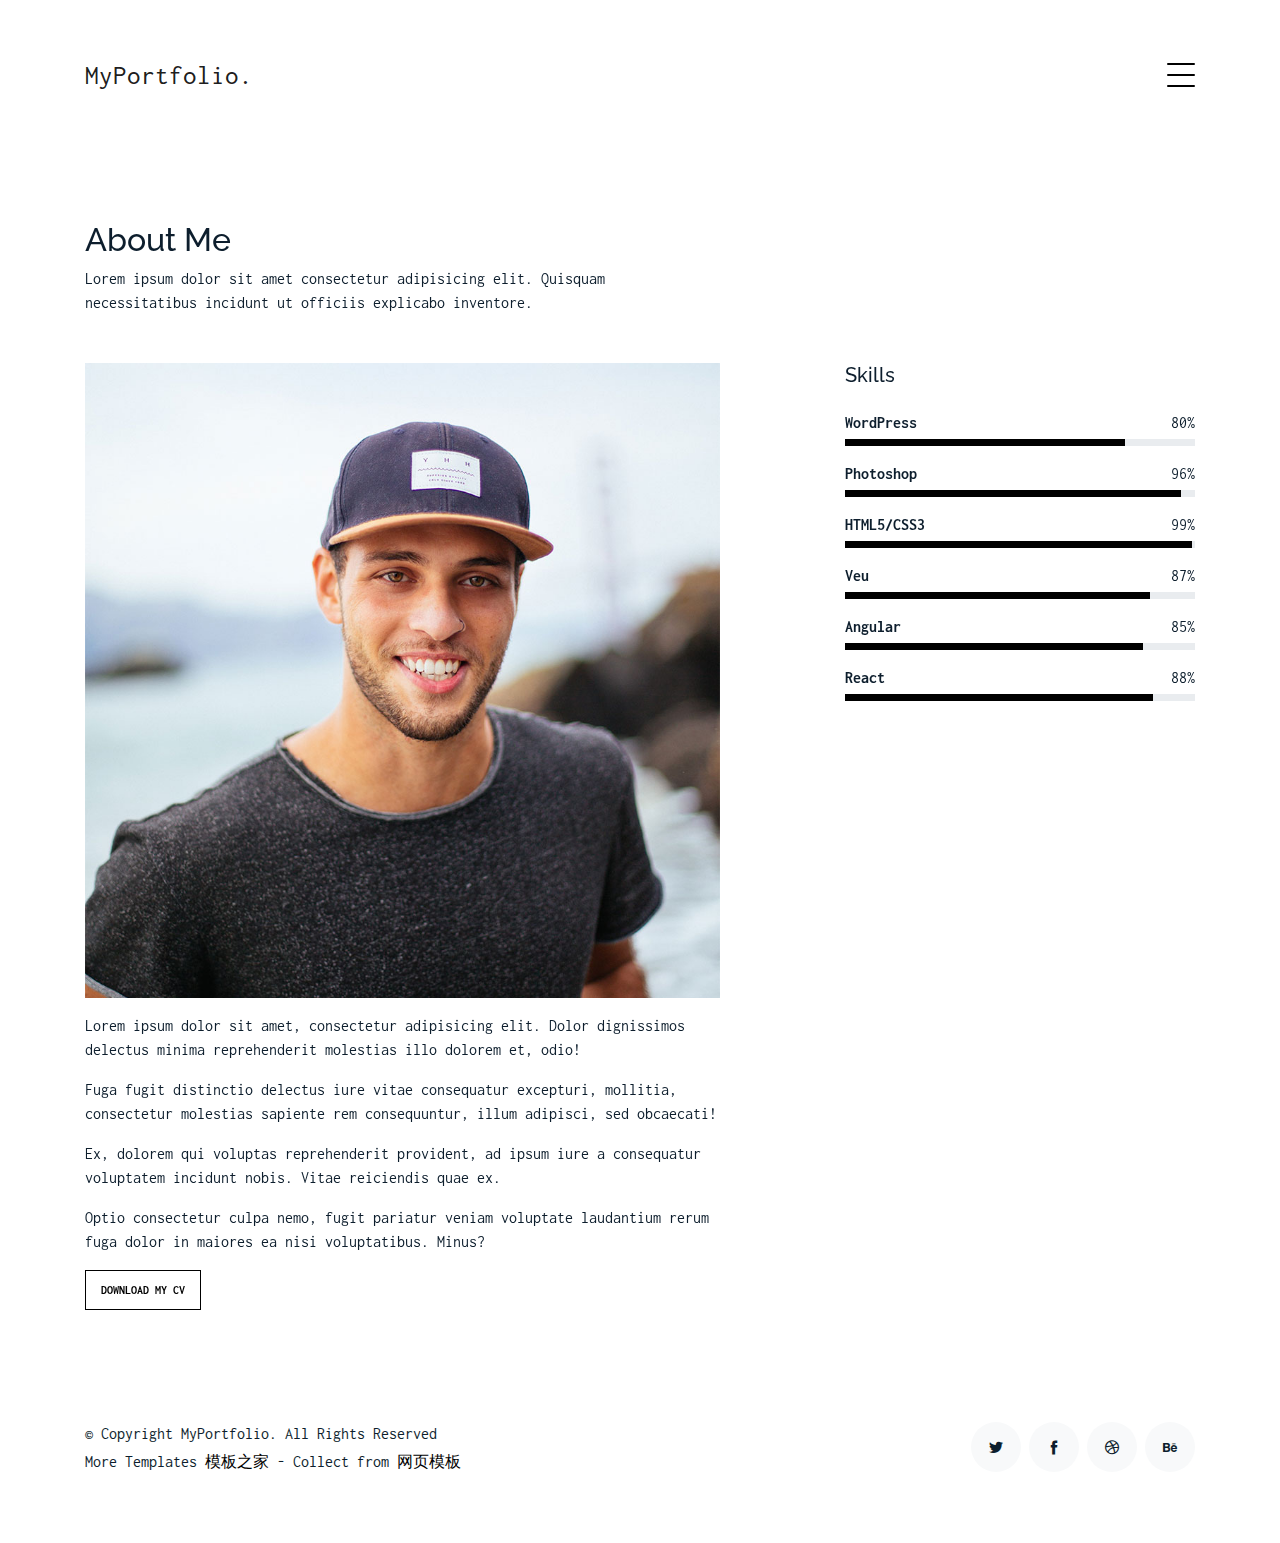
==== about.html @ 7e28ea36 "blog" ====
<!DOCTYPE html>
<html lang="en">

<head>
  <meta charset="utf-8">
  <title>About - MyPortfolio</title>
  <meta content="width=device-width, initial-scale=1.0" name="viewport">
  <meta content="" name="keywords">
  <meta content="" name="description">

  <!-- Favicons -->
  <link href="img/favicon.png" rel="icon">
  <link href="img/apple-touch-icon.png" rel="apple-touch-icon">

  <!-- Google Fonts -->
  <link href="https://fonts.googleapis.com/css?family=Inconsolata:400,700|Raleway:400,700&display=swap"
    rel="stylesheet">

  <!-- Bootstrap CSS File -->
  <link href="vendor/bootstrap/css/bootstrap.min.css" rel="stylesheet">

  <!-- Vendor CSS Files -->
  <link href="vendor/icofont/icofont.min.css" rel="stylesheet">
  <link href="vendor/line-awesome/css/line-awesome.min.css" rel="stylesheet">
  <link href="vendor/aos/aos.css" rel="stylesheet">
  <link href="vendor/owlcarousel/assets/owl.carousel.min.css" rel="stylesheet">

  <!-- Template Main CSS File -->
  <link href="css/style.css" rel="stylesheet">

  
</head>

<body>


  <div class="collapse navbar-collapse custom-navmenu" id="main-navbar">
    <div class="container py-2 py-md-5">
      <div class="row align-items-start">
        <div class="col-md-2">
          <ul class="custom-menu">
            <li><a href="index.html">Home</a></li>
            <li class="active"><a href="about.html">About Me</a></li>
            <li><a href="services.html">Services</a></li>
            <li><a href="works.html">Works</a></li>
            <li><a href="contact.html">Contact</a></li>
          </ul>
        </div>
        <div class="col-md-6 d-none d-md-block  mr-auto">
          <div class="tweet d-flex">
            <span class="icofont-twitter text-white mt-2 mr-3"></span>
            <div>
              <p><em>Lorem ipsum dolor sit amet consectetur adipisicing elit. Quisquam necessitatibus incidunt ut
                  officiis explicabo inventore. <br> <a href="#">t.co/v82jsk</a></em></p>
            </div>
          </div>
        </div>
        <div class="col-md-4 d-none d-md-block">
          <h3>Hire Me</h3>
          <p>Lorem ipsum dolor sit amet consectetur adipisicing elit. Quisquam necessitatibus incidunt ut officiis
            explicabo inventore. <br> <a href="#">myemail@gmail.com</a></p>
        </div>
      </div>

    </div>
  </div>

  <nav class="navbar navbar-light custom-navbar">
    <div class="container">
      <a class="navbar-brand" href="index.html">MyPortfolio.</a>

      <a href="#" class="burger" data-toggle="collapse" data-target="#main-navbar">
        <span></span>
      </a>

    </div>
  </nav>



  <main id="main">

    <div class="site-section pb-0 site-portfolio">
      <div class="container">
        <div class="row mb-5 align-items-end">
          <div class="col-md-6" data-aos="fade-up">

            <h2>About Me</h2>
            <p class="mb-0">Lorem ipsum dolor sit amet consectetur adipisicing elit. Quisquam necessitatibus incidunt ut
              officiis explicabo inventore.</p>
          </div>

        </div>


        <div class="row">
          <div class="col-md-4 ml-auto order-2" data-aos="fade-up">
            <h3 class="h3 mb-4">Skills</h3>
            <ul class="list-unstyled">
              <li class="mb-3">
                <div class="d-flex mb-1">
                  <strong>WordPress</strong>
                  <span class="ml-auto">80%</span>
                </div>
                <div class="progress custom-progress">
                  <div class="progress-bar" role="progressbar" style="width: 80%" aria-valuenow="80" aria-valuemin="0"
                    aria-valuemax="100"></div>
                </div>
              </li>
              <li class="mb-3">
                <div class="d-flex mb-1">
                  <strong>Photoshop</strong>
                  <span class="ml-auto">96%</span>
                </div>
                <div class="progress custom-progress">
                  <div class="progress-bar" role="progressbar" style="width: 96%" aria-valuenow="96" aria-valuemin="0"
                    aria-valuemax="100"></div>
                </div>
              </li>
              <li class="mb-3">
                <div class="d-flex mb-1">
                  <strong>HTML5/CSS3</strong>
                  <span class="ml-auto">99%</span>
                </div>
                <div class="progress custom-progress">
                  <div class="progress-bar" role="progressbar" style="width: 99%" aria-valuenow="99" aria-valuemin="0"
                    aria-valuemax="100"></div>
                </div>
              </li>
              <li class="mb-3">
                <div class="d-flex mb-1">
                  <strong>Veu</strong>
                  <span class="ml-auto">87%</span>
                </div>
                <div class="progress custom-progress">
                  <div class="progress-bar" role="progressbar" style="width: 87%" aria-valuenow="87" aria-valuemin="0"
                    aria-valuemax="100"></div>
                </div>
              </li>
              <li class="mb-3">
                <div class="d-flex mb-1">
                  <strong>Angular</strong>
                  <span class="ml-auto">85%</span>
                </div>
                <div class="progress custom-progress">
                  <div class="progress-bar" role="progressbar" style="width: 85%" aria-valuenow="85" aria-valuemin="0"
                    aria-valuemax="100"></div>
                </div>
              </li>
              <li class="mb-3">
                <div class="d-flex mb-1">
                  <strong>React</strong>
                  <span class="ml-auto">88%</span>
                </div>
                <div class="progress custom-progress">
                  <div class="progress-bar" role="progressbar" style="width: 88%" aria-valuenow="88" aria-valuemin="0"
                    aria-valuemax="100"></div>
                </div>
              </li>
            </ul>
          </div>

          <div class="col-md-7 mb-5 mb-md-0" data-aos="fade-up">
            <p><img src="img/person_1_sq.jpg" alt="Image" class="img-fluid"></p>
            <p>Lorem ipsum dolor sit amet, consectetur adipisicing elit. Dolor dignissimos delectus minima reprehenderit
              molestias illo dolorem et, odio!</p>
            <p>Fuga fugit distinctio delectus iure vitae consequatur excepturi, mollitia, consectetur molestias sapiente
              rem consequuntur, illum adipisci, sed obcaecati!</p>
            <p>Ex, dolorem qui voluptas reprehenderit provident, ad ipsum iure a consequatur voluptatem incidunt nobis.
              Vitae reiciendis quae ex.</p>
            <p>Optio consectetur culpa nemo, fugit pariatur veniam voluptate laudantium rerum fuga dolor in maiores ea
              nisi voluptatibus. Minus?</p>
            <p><a href="#" class="readmore">Download my CV</a></p>
          </div>

        </div>

      </div>
    </div>

  </main>
  <footer class="footer mt-5 pt-5" role="contentinfo">
    <div class="container">
      <div class="row">
        <div class="col-sm-6">
          <p class="mb-1">&copy; Copyright MyPortfolio. All Rights Reserved</p>
          <div class="credits">
            More Templates <a href="http://www.cssmoban.com/" target="_blank" title="模板之家">模板之家</a> - Collect from <a href="http://www.cssmoban.com/" title="网页模板" target="_blank">网页模板</a>
          </div>
        </div>
        <div class="col-sm-6 social text-md-right">
          <a href="#"><span class="icofont-twitter"></span></a>
          <a href="#"><span class="icofont-facebook"></span></a>
          <a href="#"><span class="icofont-dribbble"></span></a>
          <a href="#"><span class="icofont-behance"></span></a>
        </div>
      </div>
    </div>
  </footer>

  <!-- Vendor JS Files -->
  <script src="vendor/jquery/jquery.min.js"></script>
  <script src="vendor/jquery/jquery-migrate.min.js"></script>
  <script src="vendor/bootstrap/js/bootstrap.min.js"></script>
  <script src="vendor/easing/easing.min.js"></script>
  
  <script src="vendor/isotope/isotope.pkgd.min.js"></script>
  <script src="vendor/aos/aos.js"></script>
  <script src="vendor/owlcarousel/owl.carousel.min.js"></script>

  <!-- Template Main JS File -->
  <script src="js/main.js"></script>

</body>

</html>
---- vendor/line-awesome/css/line-awesome.min.css ----
.la,.lab,.lad,.lal,.lar,.las{-moz-osx-font-smoothing:grayscale;-webkit-font-smoothing:antialiased;display:inline-block;font-style:normal;font-variant:normal;text-rendering:auto;line-height:1}.la-lg{font-size:1.33333em;line-height:.75em;vertical-align:-.0667em}.la-xs{font-size:.75em}.la-sm{font-size:.875em}.la-1x{font-size:1em}.la-2x{font-size:2em}.la-3x{font-size:3em}.la-4x{font-size:4em}.la-5x{font-size:5em}.la-6x{font-size:6em}.la-7x{font-size:7em}.la-8x{font-size:8em}.la-9x{font-size:9em}.la-10x{font-size:10em}.la-fw{text-align:center;width:1.25em}.la-ul{list-style-type:none;margin-left:2.5em;padding-left:0}.la-ul>li{position:relative}.la-li{left:-2em;position:absolute;text-align:center;width:2em;line-height:inherit}.la-border{border:solid .08em #eee;border-radius:.1em;padding:.2em .25em .15em}.la-pull-left{float:left}.la-pull-right{float:right}.la.la-pull-left,.lab.la-pull-left,.lal.la-pull-left,.lar.la-pull-left,.las.la-pull-left{margin-right:.3em}.la.la-pull-right,.lab.la-pull-right,.lal.la-pull-right,.lar.la-pull-right,.las.la-pull-right{margin-left:.3em}.la-spin{-webkit-animation:la-spin 2s infinite linear;animation:la-spin 2s infinite linear}.la-pulse{-webkit-animation:la-spin 1s infinite steps(8);animation:la-spin 1s infinite steps(8)}@-webkit-keyframes la-spin{0%{-webkit-transform:rotate(0);transform:rotate(0)}100%{-webkit-transform:rotate(360deg);transform:rotate(360deg)}}@keyframes la-spin{0%{-webkit-transform:rotate(0);transform:rotate(0)}100%{-webkit-transform:rotate(360deg);transform:rotate(360deg)}}.la-rotate-90{-webkit-transform:rotate(90deg);transform:rotate(90deg)}.la-rotate-180{-webkit-transform:rotate(180deg);transform:rotate(180deg)}.la-rotate-270{-webkit-transform:rotate(270deg);transform:rotate(270deg)}.la-flip-horizontal{-webkit-transform:scale(-1,1);transform:scale(-1,1)}.la-flip-vertical{-webkit-transform:scale(1,-1);transform:scale(1,-1)}.la-flip-both,.la-flip-horizontal.la-flip-vertical{-webkit-transform:scale(-1,-1);transform:scale(-1,-1)}:root .la-flip-both,:root .la-flip-horizontal,:root .la-flip-vertical,:root .la-rotate-180,:root .la-rotate-270,:root .la-rotate-90{-webkit-filter:none;filter:none}.la-stack{display:inline-block;height:2em;line-height:2em;position:relative;vertical-align:middle;width:2.5em}.la-stack-1x,.la-stack-2x{left:0;position:absolute;text-align:center;width:100%}.la-stack-1x{line-height:inherit}.la-stack-2x{font-size:2em}.la-inverse{color:#fff}.la-500px:before{content:"\f26e"}.la-accessible-icon:before{content:"\f368"}.la-accusoft:before{content:"\f369"}.la-acquisitions-incorporated:before{content:"\f6af"}.la-ad:before{content:"\f641"}.la-address-book:before{content:"\f2b9"}.la-address-card:before{content:"\f2bb"}.la-adjust:before{content:"\f042"}.la-adn:before{content:"\f170"}.la-adobe:before{content:"\f778"}.la-adversal:before{content:"\f36a"}.la-affiliatetheme:before{content:"\f36b"}.la-air-freshener:before{content:"\f5d0"}.la-airbnb:before{content:"\f834"}.la-algolia:before{content:"\f36c"}.la-align-center:before{content:"\f037"}.la-align-justify:before{content:"\f039"}.la-align-left:before{content:"\f036"}.la-align-right:before{content:"\f038"}.la-alipay:before{content:"\f642"}.la-allergies:before{content:"\f461"}.la-amazon:before{content:"\f270"}.la-amazon-pay:before{content:"\f42c"}.la-ambulance:before{content:"\f0f9"}.la-american-sign-language-interpreting:before{content:"\f2a3"}.la-amilia:before{content:"\f36d"}.la-anchor:before{content:"\f13d"}.la-android:before{content:"\f17b"}.la-angellist:before{content:"\f209"}.la-angle-double-down:before{content:"\f103"}.la-angle-double-left:before{content:"\f100"}.la-angle-double-right:before{content:"\f101"}.la-angle-double-up:before{content:"\f102"}.la-angle-down:before{content:"\f107"}.la-angle-left:before{content:"\f104"}.la-angle-right:before{content:"\f105"}.la-angle-up:before{content:"\f106"}.la-angry:before{content:"\f556"}.la-angrycreative:before{content:"\f36e"}.la-angular:before{content:"\f420"}.la-ankh:before{content:"\f644"}.la-app-store:before{content:"\f36f"}.la-app-store-ios:before{content:"\f370"}.la-apper:before{content:"\f371"}.la-apple:before{content:"\f179"}.la-apple-alt:before{content:"\f5d1"}.la-apple-pay:before{content:"\f415"}.la-archive:before{content:"\f187"}.la-archway:before{content:"\f557"}.la-arrow-alt-circle-down:before{content:"\f358"}.la-arrow-alt-circle-left:before{content:"\f359"}.la-arrow-alt-circle-right:before{content:"\f35a"}.la-arrow-alt-circle-up:before{content:"\f35b"}.la-arrow-circle-down:before{content:"\f0ab"}.la-arrow-circle-left:before{content:"\f0a8"}.la-arrow-circle-right:before{content:"\f0a9"}.la-arrow-circle-up:before{content:"\f0aa"}.la-arrow-down:before{content:"\f063"}.la-arrow-left:before{content:"\f060"}.la-arrow-right:before{content:"\f061"}.la-arrow-up:before{content:"\f062"}.la-arrows-alt:before{content:"\f0b2"}.la-arrows-alt-h:before{content:"\f337"}.la-arrows-alt-v:before{content:"\f338"}.la-artstation:before{content:"\f77a"}.la-assistive-listening-systems:before{content:"\f2a2"}.la-asterisk:before{content:"\f069"}.la-asymmetrik:before{content:"\f372"}.la-at:before{content:"\f1fa"}.la-atlas:before{content:"\f558"}.la-atlassian:before{content:"\f77b"}.la-atom:before{content:"\f5d2"}.la-audible:before{content:"\f373"}.la-audio-description:before{content:"\f29e"}.la-autoprefixer:before{content:"\f41c"}.la-avianex:before{content:"\f374"}.la-aviato:before{content:"\f421"}.la-award:before{content:"\f559"}.la-aws:before{content:"\f375"}.la-baby:before{content:"\f77c"}.la-baby-carriage:before{content:"\f77d"}.la-backspace:before{content:"\f55a"}.la-backward:before{content:"\f04a"}.la-bacon:before{content:"\f7e5"}.la-balance-scale:before{content:"\f24e"}.la-balance-scale-left:before{content:"\f515"}.la-balance-scale-right:before{content:"\f516"}.la-ban:before{content:"\f05e"}.la-band-aid:before{content:"\f462"}.la-bandcamp:before{content:"\f2d5"}.la-barcode:before{content:"\f02a"}.la-bars:before{content:"\f0c9"}.la-baseball-ball:before{content:"\f433"}.la-basketball-ball:before{content:"\f434"}.la-bath:before{content:"\f2cd"}.la-battery-empty:before{content:"\f244"}.la-battery-full:before{content:"\f240"}.la-battery-half:before{content:"\f242"}.la-battery-quarter:before{content:"\f243"}.la-battery-three-quarters:before{content:"\f241"}.la-battle-net:before{content:"\f835"}.la-bed:before{content:"\f236"}.la-beer:before{content:"\f0fc"}.la-behance:before{content:"\f1b4"}.la-behance-square:before{content:"\f1b5"}.la-bell:before{content:"\f0f3"}.la-bell-slash:before{content:"\f1f6"}.la-bezier-curve:before{content:"\f55b"}.la-bible:before{content:"\f647"}.la-bicycle:before{content:"\f206"}.la-biking:before{content:"\f84a"}.la-bimobject:before{content:"\f378"}.la-binoculars:before{content:"\f1e5"}.la-biohazard:before{content:"\f780"}.la-birthday-cake:before{content:"\f1fd"}.la-bitbucket:before{content:"\f171"}.la-bitcoin:before{content:"\f379"}.la-bity:before{content:"\f37a"}.la-black-tie:before{content:"\f27e"}.la-blackberry:before{content:"\f37b"}.la-blender:before{content:"\f517"}.la-blender-phone:before{content:"\f6b6"}.la-blind:before{content:"\f29d"}.la-blog:before{content:"\f781"}.la-blogger:before{content:"\f37c"}.la-blogger-b:before{content:"\f37d"}.la-bluetooth:before{content:"\f293"}.la-bluetooth-b:before{content:"\f294"}.la-bold:before{content:"\f032"}.la-bolt:before{content:"\f0e7"}.la-bomb:before{content:"\f1e2"}.la-bone:before{content:"\f5d7"}.la-bong:before{content:"\f55c"}.la-book:before{content:"\f02d"}.la-book-dead:before{content:"\f6b7"}.la-book-medical:before{content:"\f7e6"}.la-book-open:before{content:"\f518"}.la-book-reader:before{content:"\f5da"}.la-bookmark:before{content:"\f02e"}.la-bootstrap:before{content:"\f836"}.la-border-all:before{content:"\f84c"}.la-border-none:before{content:"\f850"}.la-border-style:before{content:"\f853"}.la-bowling-ball:before{content:"\f436"}.la-box:before{content:"\f466"}.la-box-open:before{content:"\f49e"}.la-boxes:before{content:"\f468"}.la-braille:before{content:"\f2a1"}.la-brain:before{content:"\f5dc"}.la-bread-slice:before{content:"\f7ec"}.la-briefcase:before{content:"\f0b1"}.la-briefcase-medical:before{content:"\f469"}.la-broadcast-tower:before{content:"\f519"}.la-broom:before{content:"\f51a"}.la-brush:before{content:"\f55d"}.la-btc:before{content:"\f15a"}.la-buffer:before{content:"\f837"}.la-bug:before{content:"\f188"}.la-building:before{content:"\f1ad"}.la-bullhorn:before{content:"\f0a1"}.la-bullseye:before{content:"\f140"}.la-burn:before{content:"\f46a"}.la-buromobelexperte:before{content:"\f37f"}.la-bus:before{content:"\f207"}.la-bus-alt:before{content:"\f55e"}.la-business-time:before{content:"\f64a"}.la-buy-n-large:before{content:"\f8a6"}.la-buysellads:before{content:"\f20d"}.la-calculator:before{content:"\f1ec"}.la-calendar:before{content:"\f133"}.la-calendar-alt:before{content:"\f073"}.la-calendar-check:before{content:"\f274"}.la-calendar-day:before{content:"\f783"}.la-calendar-minus:before{content:"\f272"}.la-calendar-plus:before{content:"\f271"}.la-calendar-times:before{content:"\f273"}.la-calendar-week:before{content:"\f784"}.la-camera:before{content:"\f030"}.la-camera-retro:before{content:"\f083"}.la-campground:before{content:"\f6bb"}.la-canadian-maple-leaf:before{content:"\f785"}.la-candy-cane:before{content:"\f786"}.la-cannabis:before{content:"\f55f"}.la-capsules:before{content:"\f46b"}.la-car:before{content:"\f1b9"}.la-car-alt:before{content:"\f5de"}.la-car-battery:before{content:"\f5df"}.la-car-crash:before{content:"\f5e1"}.la-car-side:before{content:"\f5e4"}.la-caret-down:before{content:"\f0d7"}.la-caret-left:before{content:"\f0d9"}.la-caret-right:before{content:"\f0da"}.la-caret-square-down:before{content:"\f150"}.la-caret-square-left:before{content:"\f191"}.la-caret-square-right:before{content:"\f152"}.la-caret-square-up:before{content:"\f151"}.la-caret-up:before{content:"\f0d8"}.la-carrot:before{content:"\f787"}.la-cart-arrow-down:before{content:"\f218"}.la-cart-plus:before{content:"\f217"}.la-cash-register:before{content:"\f788"}.la-cat:before{content:"\f6be"}.la-cc-amazon-pay:before{content:"\f42d"}.la-cc-amex:before{content:"\f1f3"}.la-cc-apple-pay:before{content:"\f416"}.la-cc-diners-club:before{content:"\f24c"}.la-cc-discover:before{content:"\f1f2"}.la-cc-jcb:before{content:"\f24b"}.la-cc-mastercard:before{content:"\f1f1"}.la-cc-paypal:before{content:"\f1f4"}.la-cc-stripe:before{content:"\f1f5"}.la-cc-visa:before{content:"\f1f0"}.la-centercode:before{content:"\f380"}.la-centos:before{content:"\f789"}.la-certificate:before{content:"\f0a3"}.la-chair:before{content:"\f6c0"}.la-chalkboard:before{content:"\f51b"}.la-chalkboard-teacher:before{content:"\f51c"}.la-charging-station:before{content:"\f5e7"}.la-chart-area:before{content:"\f1fe"}.la-chart-bar:before{content:"\f080"}.la-chart-line:before{content:"\f201"}.la-chart-pie:before{content:"\f200"}.la-check:before{content:"\f00c"}.la-check-circle:before{content:"\f058"}.la-check-double:before{content:"\f560"}.la-check-square:before{content:"\f14a"}.la-cheese:before{content:"\f7ef"}.la-chess:before{content:"\f439"}.la-chess-bishop:before{content:"\f43a"}.la-chess-board:before{content:"\f43c"}.la-chess-king:before{content:"\f43f"}.la-chess-knight:before{content:"\f441"}.la-chess-pawn:before{content:"\f443"}.la-chess-queen:before{content:"\f445"}.la-chess-rook:before{content:"\f447"}.la-chevron-circle-down:before{content:"\f13a"}.la-chevron-circle-left:before{content:"\f137"}.la-chevron-circle-right:before{content:"\f138"}.la-chevron-circle-up:before{content:"\f139"}.la-chevron-down:before{content:"\f078"}.la-chevron-left:before{content:"\f053"}.la-chevron-right:before{content:"\f054"}.la-chevron-up:before{content:"\f077"}.la-child:before{content:"\f1ae"}.la-chrome:before{content:"\f268"}.la-chromecast:before{content:"\f838"}.la-church:before{content:"\f51d"}.la-circle:before{content:"\f111"}.la-circle-notch:before{content:"\f1ce"}.la-city:before{content:"\f64f"}.la-clinic-medical:before{content:"\f7f2"}.la-clipboard:before{content:"\f328"}.la-clipboard-check:before{content:"\f46c"}.la-clipboard-list:before{content:"\f46d"}.la-clock:before{content:"\f017"}.la-clone:before{content:"\f24d"}.la-closed-captioning:before{content:"\f20a"}.la-cloud:before{content:"\f0c2"}.la-cloud-download-alt:before{content:"\f381"}.la-cloud-meatball:before{content:"\f73b"}.la-cloud-moon:before{content:"\f6c3"}.la-cloud-moon-rain:before{content:"\f73c"}.la-cloud-rain:before{content:"\f73d"}.la-cloud-showers-heavy:before{content:"\f740"}.la-cloud-sun:before{content:"\f6c4"}.la-cloud-sun-rain:before{content:"\f743"}.la-cloud-upload-alt:before{content:"\f382"}.la-cloudscale:before{content:"\f383"}.la-cloudsmith:before{content:"\f384"}.la-cloudversify:before{content:"\f385"}.la-cocktail:before{content:"\f561"}.la-code:before{content:"\f121"}.la-code-branch:before{content:"\f126"}.la-codepen:before{content:"\f1cb"}.la-codiepie:before{content:"\f284"}.la-coffee:before{content:"\f0f4"}.la-cog:before{content:"\f013"}.la-cogs:before{content:"\f085"}.la-coins:before{content:"\f51e"}.la-columns:before{content:"\f0db"}.la-comment:before{content:"\f075"}.la-comment-alt:before{content:"\f27a"}.la-comment-dollar:before{content:"\f651"}.la-comment-dots:before{content:"\f4ad"}.la-comment-medical:before{content:"\f7f5"}.la-comment-slash:before{content:"\f4b3"}.la-comments:before{content:"\f086"}.la-comments-dollar:before{content:"\f653"}.la-compact-disc:before{content:"\f51f"}.la-compass:before{content:"\f14e"}.la-compress:before{content:"\f066"}.la-compress-arrows-alt:before{content:"\f78c"}.la-concierge-bell:before{content:"\f562"}.la-confluence:before{content:"\f78d"}.la-connectdevelop:before{content:"\f20e"}.la-contao:before{content:"\f26d"}.la-cookie:before{content:"\f563"}.la-cookie-bite:before{content:"\f564"}.la-copy:before{content:"\f0c5"}.la-copyright:before{content:"\f1f9"}.la-cotton-bureau:before{content:"\f89e"}.la-couch:before{content:"\f4b8"}.la-cpanel:before{content:"\f388"}.la-creative-commons:before{content:"\f25e"}.la-creative-commons-by:before{content:"\f4e7"}.la-creative-commons-nc:before{content:"\f4e8"}.la-creative-commons-nc-eu:before{content:"\f4e9"}.la-creative-commons-nc-jp:before{content:"\f4ea"}.la-creative-commons-nd:before{content:"\f4eb"}.la-creative-commons-pd:before{content:"\f4ec"}.la-creative-commons-pd-alt:before{content:"\f4ed"}.la-creative-commons-remix:before{content:"\f4ee"}.la-creative-commons-sa:before{content:"\f4ef"}.la-creative-commons-sampling:before{content:"\f4f0"}.la-creative-commons-sampling-plus:before{content:"\f4f1"}.la-creative-commons-share:before{content:"\f4f2"}.la-creative-commons-zero:before{content:"\f4f3"}.la-credit-card:before{content:"\f09d"}.la-critical-role:before{content:"\f6c9"}.la-crop:before{content:"\f125"}.la-crop-alt:before{content:"\f565"}.la-cross:before{content:"\f654"}.la-crosshairs:before{content:"\f05b"}.la-crow:before{content:"\f520"}.la-crown:before{content:"\f521"}.la-crutch:before{content:"\f7f7"}.la-css3:before{content:"\f13c"}.la-css3-alt:before{content:"\f38b"}.la-cube:before{content:"\f1b2"}.la-cubes:before{content:"\f1b3"}.la-cut:before{content:"\f0c4"}.la-cuttlefish:before{content:"\f38c"}.la-d-and-d:before{content:"\f38d"}.la-d-and-d-beyond:before{content:"\f6ca"}.la-dashcube:before{content:"\f210"}.la-database:before{content:"\f1c0"}.la-deaf:before{content:"\f2a4"}.la-delicious:before{content:"\f1a5"}.la-democrat:before{content:"\f747"}.la-deploydog:before{content:"\f38e"}.la-deskpro:before{content:"\f38f"}.la-desktop:before{content:"\f108"}.la-dev:before{content:"\f6cc"}.la-deviantart:before{content:"\f1bd"}.la-dharmachakra:before{content:"\f655"}.la-dhl:before{content:"\f790"}.la-diagnoses:before{content:"\f470"}.la-diaspora:before{content:"\f791"}.la-dice:before{content:"\f522"}.la-dice-d20:before{content:"\f6cf"}.la-dice-d6:before{content:"\f6d1"}.la-dice-five:before{content:"\f523"}.la-dice-four:before{content:"\f524"}.la-dice-one:before{content:"\f525"}.la-dice-six:before{content:"\f526"}.la-dice-three:before{content:"\f527"}.la-dice-two:before{content:"\f528"}.la-digg:before{content:"\f1a6"}.la-digital-ocean:before{content:"\f391"}.la-digital-tachograph:before{content:"\f566"}.la-directions:before{content:"\f5eb"}.la-discord:before{content:"\f392"}.la-discourse:before{content:"\f393"}.la-divide:before{content:"\f529"}.la-dizzy:before{content:"\f567"}.la-dna:before{content:"\f471"}.la-dochub:before{content:"\f394"}.la-docker:before{content:"\f395"}.la-dog:before{content:"\f6d3"}.la-dollar-sign:before{content:"\f155"}.la-dolly:before{content:"\f472"}.la-dolly-flatbed:before{content:"\f474"}.la-donate:before{content:"\f4b9"}.la-door-closed:before{content:"\f52a"}.la-door-open:before{content:"\f52b"}.la-dot-circle:before{content:"\f192"}.la-dove:before{content:"\f4ba"}.la-download:before{content:"\f019"}.la-draft2digital:before{content:"\f396"}.la-drafting-compass:before{content:"\f568"}.la-dragon:before{content:"\f6d5"}.la-draw-polygon:before{content:"\f5ee"}.la-dribbble:before{content:"\f17d"}.la-dribbble-square:before{content:"\f397"}.la-dropbox:before{content:"\f16b"}.la-drum:before{content:"\f569"}.la-drum-steelpan:before{content:"\f56a"}.la-drumstick-bite:before{content:"\f6d7"}.la-drupal:before{content:"\f1a9"}.la-dumbbell:before{content:"\f44b"}.la-dumpster:before{content:"\f793"}.la-dumpster-fire:before{content:"\f794"}.la-dungeon:before{content:"\f6d9"}.la-dyalog:before{content:"\f399"}.la-earlybirds:before{content:"\f39a"}.la-ebay:before{content:"\f4f4"}.la-edge:before{content:"\f282"}.la-edit:before{content:"\f044"}.la-egg:before{content:"\f7fb"}.la-eject:before{content:"\f052"}.la-elementor:before{content:"\f430"}.la-ellipsis-h:before{content:"\f141"}.la-ellipsis-v:before{content:"\f142"}.la-ello:before{content:"\f5f1"}.la-ember:before{content:"\f423"}.la-empire:before{content:"\f1d1"}.la-envelope:before{content:"\f0e0"}.la-envelope-open:before{content:"\f2b6"}.la-envelope-open-text:before{content:"\f658"}.la-envelope-square:before{content:"\f199"}.la-envira:before{content:"\f299"}.la-equals:before{content:"\f52c"}.la-eraser:before{content:"\f12d"}.la-erlang:before{content:"\f39d"}.la-ethereum:before{content:"\f42e"}.la-ethernet:before{content:"\f796"}.la-etsy:before{content:"\f2d7"}.la-euro-sign:before{content:"\f153"}.la-evernote:before{content:"\f839"}.la-exchange-alt:before{content:"\f362"}.la-exclamation:before{content:"\f12a"}.la-exclamation-circle:before{content:"\f06a"}.la-exclamation-triangle:before{content:"\f071"}.la-expand:before{content:"\f065"}.la-expand-arrows-alt:before{content:"\f31e"}.la-expeditedssl:before{content:"\f23e"}.la-external-link-alt:before{content:"\f35d"}.la-external-link-square-alt:before{content:"\f360"}.la-eye:before{content:"\f06e"}.la-eye-dropper:before{content:"\f1fb"}.la-eye-slash:before{content:"\f070"}.la-facebook:before{content:"\f09a"}.la-facebook-f:before{content:"\f39e"}.la-facebook-messenger:before{content:"\f39f"}.la-facebook-square:before{content:"\f082"}.la-fan:before{content:"\f863"}.la-fantasy-flight-games:before{content:"\f6dc"}.la-fast-backward:before{content:"\f049"}.la-fast-forward:before{content:"\f050"}.la-fax:before{content:"\f1ac"}.la-feather:before{content:"\f52d"}.la-feather-alt:before{content:"\f56b"}.la-fedex:before{content:"\f797"}.la-fedora:before{content:"\f798"}.la-female:before{content:"\f182"}.la-fighter-jet:before{content:"\f0fb"}.la-figma:before{content:"\f799"}.la-file:before{content:"\f15b"}.la-file-alt:before{content:"\f15c"}.la-file-archive:before{content:"\f1c6"}.la-file-audio:before{content:"\f1c7"}.la-file-code:before{content:"\f1c9"}.la-file-contract:before{content:"\f56c"}.la-file-csv:before{content:"\f6dd"}.la-file-download:before{content:"\f56d"}.la-file-excel:before{content:"\f1c3"}.la-file-export:before{content:"\f56e"}.la-file-image:before{content:"\f1c5"}.la-file-import:before{content:"\f56f"}.la-file-invoice:before{content:"\f570"}.la-file-invoice-dollar:before{content:"\f571"}.la-file-medical:before{content:"\f477"}.la-file-medical-alt:before{content:"\f478"}.la-file-pdf:before{content:"\f1c1"}.la-file-powerpoint:before{content:"\f1c4"}.la-file-prescription:before{content:"\f572"}.la-file-signature:before{content:"\f573"}.la-file-upload:before{content:"\f574"}.la-file-video:before{content:"\f1c8"}.la-file-word:before{content:"\f1c2"}.la-fill:before{content:"\f575"}.la-fill-drip:before{content:"\f576"}.la-film:before{content:"\f008"}.la-filter:before{content:"\f0b0"}.la-fingerprint:before{content:"\f577"}.la-fire:before{content:"\f06d"}.la-fire-alt:before{content:"\f7e4"}.la-fire-extinguisher:before{content:"\f134"}.la-firefox:before{content:"\f269"}.la-first-aid:before{content:"\f479"}.la-first-order:before{content:"\f2b0"}.la-first-order-alt:before{content:"\f50a"}.la-firstdraft:before{content:"\f3a1"}.la-fish:before{content:"\f578"}.la-fist-raised:before{content:"\f6de"}.la-flag:before{content:"\f024"}.la-flag-checkered:before{content:"\f11e"}.la-flag-usa:before{content:"\f74d"}.la-flask:before{content:"\f0c3"}.la-flickr:before{content:"\f16e"}.la-flipboard:before{content:"\f44d"}.la-flushed:before{content:"\f579"}.la-fly:before{content:"\f417"}.la-folder:before{content:"\f07b"}.la-folder-minus:before{content:"\f65d"}.la-folder-open:before{content:"\f07c"}.la-folder-plus:before{content:"\f65e"}.la-font:before{content:"\f031"}.la-font-awesome:before{content:"\f2b4"}.la-font-awesome-alt:before{content:"\f35c"}.la-font-awesome-flag:before{content:"\f425"}.la-font-awesome-logo-full:before{content:"\f4e6"}.la-fonticons:before{content:"\f280"}.la-fonticons-fi:before{content:"\f3a2"}.la-football-ball:before{content:"\f44e"}.la-fort-awesome:before{content:"\f286"}.la-fort-awesome-alt:before{content:"\f3a3"}.la-forumbee:before{content:"\f211"}.la-forward:before{content:"\f04e"}.la-foursquare:before{content:"\f180"}.la-free-code-camp:before{content:"\f2c5"}.la-freebsd:before{content:"\f3a4"}.la-frog:before{content:"\f52e"}.la-frown:before{content:"\f119"}.la-frown-open:before{content:"\f57a"}.la-fulcrum:before{content:"\f50b"}.la-funnel-dollar:before{content:"\f662"}.la-futbol:before{content:"\f1e3"}.la-galactic-republic:before{content:"\f50c"}.la-galactic-senate:before{content:"\f50d"}.la-gamepad:before{content:"\f11b"}.la-gas-pump:before{content:"\f52f"}.la-gavel:before{content:"\f0e3"}.la-gem:before{content:"\f3a5"}.la-genderless:before{content:"\f22d"}.la-get-pocket:before{content:"\f265"}.la-gg:before{content:"\f260"}.la-gg-circle:before{content:"\f261"}.la-ghost:before{content:"\f6e2"}.la-gift:before{content:"\f06b"}.la-gifts:before{content:"\f79c"}.la-git:before{content:"\f1d3"}.la-git-alt:before{content:"\f841"}.la-git-square:before{content:"\f1d2"}.la-github:before{content:"\f09b"}.la-github-alt:before{content:"\f113"}.la-github-square:before{content:"\f092"}.la-gitkraken:before{content:"\f3a6"}.la-gitlab:before{content:"\f296"}.la-gitter:before{content:"\f426"}.la-glass-cheers:before{content:"\f79f"}.la-glass-martini:before{content:"\f000"}.la-glass-martini-alt:before{content:"\f57b"}.la-glass-whiskey:before{content:"\f7a0"}.la-glasses:before{content:"\f530"}.la-glide:before{content:"\f2a5"}.la-glide-g:before{content:"\f2a6"}.la-globe:before{content:"\f0ac"}.la-globe-africa:before{content:"\f57c"}.la-globe-americas:before{content:"\f57d"}.la-globe-asia:before{content:"\f57e"}.la-globe-europe:before{content:"\f7a2"}.la-gofore:before{content:"\f3a7"}.la-golf-ball:before{content:"\f450"}.la-goodreads:before{content:"\f3a8"}.la-goodreads-g:before{content:"\f3a9"}.la-google:before{content:"\f1a0"}.la-google-drive:before{content:"\f3aa"}.la-google-play:before{content:"\f3ab"}.la-google-plus:before{content:"\f2b3"}.la-google-plus-g:before{content:"\f0d5"}.la-google-plus-square:before{content:"\f0d4"}.la-google-wallet:before{content:"\f1ee"}.la-gopuram:before{content:"\f664"}.la-graduation-cap:before{content:"\f19d"}.la-gratipay:before{content:"\f184"}.la-grav:before{content:"\f2d6"}.la-greater-than:before{content:"\f531"}.la-greater-than-equal:before{content:"\f532"}.la-grimace:before{content:"\f57f"}.la-grin:before{content:"\f580"}.la-grin-alt:before{content:"\f581"}.la-grin-beam:before{content:"\f582"}.la-grin-beam-sweat:before{content:"\f583"}.la-grin-hearts:before{content:"\f584"}.la-grin-squint:before{content:"\f585"}.la-grin-squint-tears:before{content:"\f586"}.la-grin-stars:before{content:"\f587"}.la-grin-tears:before{content:"\f588"}.la-grin-tongue:before{content:"\f589"}.la-grin-tongue-squint:before{content:"\f58a"}.la-grin-tongue-wink:before{content:"\f58b"}.la-grin-wink:before{content:"\f58c"}.la-grip-horizontal:before{content:"\f58d"}.la-grip-lines:before{content:"\f7a4"}.la-grip-lines-vertical:before{content:"\f7a5"}.la-grip-vertical:before{content:"\f58e"}.la-gripfire:before{content:"\f3ac"}.la-grunt:before{content:"\f3ad"}.la-guitar:before{content:"\f7a6"}.la-gulp:before{content:"\f3ae"}.la-h-square:before{content:"\f0fd"}.la-hacker-news:before{content:"\f1d4"}.la-hacker-news-square:before{content:"\f3af"}.la-hackerrank:before{content:"\f5f7"}.la-hamburger:before{content:"\f805"}.la-hammer:before{content:"\f6e3"}.la-hamsa:before{content:"\f665"}.la-hand-holding:before{content:"\f4bd"}.la-hand-holding-heart:before{content:"\f4be"}.la-hand-holding-usd:before{content:"\f4c0"}.la-hand-lizard:before{content:"\f258"}.la-hand-middle-finger:before{content:"\f806"}.la-hand-paper:before{content:"\f256"}.la-hand-peace:before{content:"\f25b"}.la-hand-point-down:before{content:"\f0a7"}.la-hand-point-left:before{content:"\f0a5"}.la-hand-point-right:before{content:"\f0a4"}.la-hand-point-up:before{content:"\f0a6"}.la-hand-pointer:before{content:"\f25a"}.la-hand-rock:before{content:"\f255"}.la-hand-scissors:before{content:"\f257"}.la-hand-spock:before{content:"\f259"}.la-hands:before{content:"\f4c2"}.la-hands-helping:before{content:"\f4c4"}.la-handshake:before{content:"\f2b5"}.la-hanukiah:before{content:"\f6e6"}.la-hard-hat:before{content:"\f807"}.la-hashtag:before{content:"\f292"}.la-hat-cowboy:before{content:"\f8c0"}.la-hat-cowboy-side:before{content:"\f8c1"}.la-hat-wizard:before{content:"\f6e8"}.la-haykal:before{content:"\f666"}.la-hdd:before{content:"\f0a0"}.la-heading:before{content:"\f1dc"}.la-headphones:before{content:"\f025"}.la-headphones-alt:before{content:"\f58f"}.la-headset:before{content:"\f590"}.la-heart:before{content:"\f004"}.la-heart-broken:before{content:"\f7a9"}.la-heartbeat:before{content:"\f21e"}.la-helicopter:before{content:"\f533"}.la-highlighter:before{content:"\f591"}.la-hiking:before{content:"\f6ec"}.la-hippo:before{content:"\f6ed"}.la-hips:before{content:"\f452"}.la-hire-a-helper:before{content:"\f3b0"}.la-history:before{content:"\f1da"}.la-hockey-puck:before{content:"\f453"}.la-holly-berry:before{content:"\f7aa"}.la-home:before{content:"\f015"}.la-hooli:before{content:"\f427"}.la-hornbill:before{content:"\f592"}.la-horse:before{content:"\f6f0"}.la-horse-head:before{content:"\f7ab"}.la-hospital:before{content:"\f0f8"}.la-hospital-alt:before{content:"\f47d"}.la-hospital-symbol:before{content:"\f47e"}.la-hot-tub:before{content:"\f593"}.la-hotdog:before{content:"\f80f"}.la-hotel:before{content:"\f594"}.la-hotjar:before{content:"\f3b1"}.la-hourglass:before{content:"\f254"}.la-hourglass-end:before{content:"\f253"}.la-hourglass-half:before{content:"\f252"}.la-hourglass-start:before{content:"\f251"}.la-house-damage:before{content:"\f6f1"}.la-houzz:before{content:"\f27c"}.la-hryvnia:before{content:"\f6f2"}.la-html5:before{content:"\f13b"}.la-hubspot:before{content:"\f3b2"}.la-i-cursor:before{content:"\f246"}.la-ice-cream:before{content:"\f810"}.la-icicles:before{content:"\f7ad"}.la-icons:before{content:"\f86d"}.la-id-badge:before{content:"\f2c1"}.la-id-card:before{content:"\f2c2"}.la-id-card-alt:before{content:"\f47f"}.la-igloo:before{content:"\f7ae"}.la-image:before{content:"\f03e"}.la-images:before{content:"\f302"}.la-imdb:before{content:"\f2d8"}.la-inbox:before{content:"\f01c"}.la-indent:before{content:"\f03c"}.la-industry:before{content:"\f275"}.la-infinity:before{content:"\f534"}.la-info:before{content:"\f129"}.la-info-circle:before{content:"\f05a"}.la-instagram:before{content:"\f16d"}.la-intercom:before{content:"\f7af"}.la-internet-explorer:before{content:"\f26b"}.la-invision:before{content:"\f7b0"}.la-ioxhost:before{content:"\f208"}.la-italic:before{content:"\f033"}.la-itch-io:before{content:"\f83a"}.la-itunes:before{content:"\f3b4"}.la-itunes-note:before{content:"\f3b5"}.la-java:before{content:"\f4e4"}.la-jedi:before{content:"\f669"}.la-jedi-order:before{content:"\f50e"}.la-jenkins:before{content:"\f3b6"}.la-jira:before{content:"\f7b1"}.la-joget:before{content:"\f3b7"}.la-joint:before{content:"\f595"}.la-joomla:before{content:"\f1aa"}.la-journal-whills:before{content:"\f66a"}.la-js:before{content:"\f3b8"}.la-js-square:before{content:"\f3b9"}.la-jsfiddle:before{content:"\f1cc"}.la-kaaba:before{content:"\f66b"}.la-kaggle:before{content:"\f5fa"}.la-key:before{content:"\f084"}.la-keybase:before{content:"\f4f5"}.la-keyboard:before{content:"\f11c"}.la-keycdn:before{content:"\f3ba"}.la-khanda:before{content:"\f66d"}.la-kickstarter:before{content:"\f3bb"}.la-kickstarter-k:before{content:"\f3bc"}.la-kiss:before{content:"\f596"}.la-kiss-beam:before{content:"\f597"}.la-kiss-wink-heart:before{content:"\f598"}.la-kiwi-bird:before{content:"\f535"}.la-korvue:before{content:"\f42f"}.la-landmark:before{content:"\f66f"}.la-language:before{content:"\f1ab"}.la-laptop:before{content:"\f109"}.la-laptop-code:before{content:"\f5fc"}.la-laptop-medical:before{content:"\f812"}.la-laravel:before{content:"\f3bd"}.la-lastfm:before{content:"\f202"}.la-lastfm-square:before{content:"\f203"}.la-laugh:before{content:"\f599"}.la-laugh-beam:before{content:"\f59a"}.la-laugh-squint:before{content:"\f59b"}.la-laugh-wink:before{content:"\f59c"}.la-layer-group:before{content:"\f5fd"}.la-leaf:before{content:"\f06c"}.la-leanpub:before{content:"\f212"}.la-lemon:before{content:"\f094"}.la-less:before{content:"\f41d"}.la-less-than:before{content:"\f536"}.la-less-than-equal:before{content:"\f537"}.la-level-down-alt:before{content:"\f3be"}.la-level-up-alt:before{content:"\f3bf"}.la-life-ring:before{content:"\f1cd"}.la-lightbulb:before{content:"\f0eb"}.la-line:before{content:"\f3c0"}.la-link:before{content:"\f0c1"}.la-linkedin:before{content:"\f08c"}.la-linkedin-in:before{content:"\f0e1"}.la-linode:before{content:"\f2b8"}.la-linux:before{content:"\f17c"}.la-lira-sign:before{content:"\f195"}.la-list:before{content:"\f03a"}.la-list-alt:before{content:"\f022"}.la-list-ol:before{content:"\f0cb"}.la-list-ul:before{content:"\f0ca"}.la-location-arrow:before{content:"\f124"}.la-lock:before{content:"\f023"}.la-lock-open:before{content:"\f3c1"}.la-long-arrow-alt-down:before{content:"\f309"}.la-long-arrow-alt-left:before{content:"\f30a"}.la-long-arrow-alt-right:before{content:"\f30b"}.la-long-arrow-alt-up:before{content:"\f30c"}.la-low-vision:before{content:"\f2a8"}.la-luggage-cart:before{content:"\f59d"}.la-lyft:before{content:"\f3c3"}.la-magento:before{content:"\f3c4"}.la-magic:before{content:"\f0d0"}.la-magnet:before{content:"\f076"}.la-mail-bulk:before{content:"\f674"}.la-mailchimp:before{content:"\f59e"}.la-male:before{content:"\f183"}.la-mandalorian:before{content:"\f50f"}.la-map:before{content:"\f279"}.la-map-marked:before{content:"\f59f"}.la-map-marked-alt:before{content:"\f5a0"}.la-map-marker:before{content:"\f041"}.la-map-marker-alt:before{content:"\f3c5"}.la-map-pin:before{content:"\f276"}.la-map-signs:before{content:"\f277"}.la-markdown:before{content:"\f60f"}.la-marker:before{content:"\f5a1"}.la-mars:before{content:"\f222"}.la-mars-double:before{content:"\f227"}.la-mars-stroke:before{content:"\f229"}.la-mars-stroke-h:before{content:"\f22b"}.la-mars-stroke-v:before{content:"\f22a"}.la-mask:before{content:"\f6fa"}.la-mastodon:before{content:"\f4f6"}.la-maxcdn:before{content:"\f136"}.la-mdb:before{content:"\f8ca"}.la-medal:before{content:"\f5a2"}.la-medapps:before{content:"\f3c6"}.la-medium:before{content:"\f23a"}.la-medium-m:before{content:"\f3c7"}.la-medkit:before{content:"\f0fa"}.la-medrt:before{content:"\f3c8"}.la-meetup:before{content:"\f2e0"}.la-megaport:before{content:"\f5a3"}.la-meh:before{content:"\f11a"}.la-meh-blank:before{content:"\f5a4"}.la-meh-rolling-eyes:before{content:"\f5a5"}.la-memory:before{content:"\f538"}.la-mendeley:before{content:"\f7b3"}.la-menorah:before{content:"\f676"}.la-mercury:before{content:"\f223"}.la-meteor:before{content:"\f753"}.la-microchip:before{content:"\f2db"}.la-microphone:before{content:"\f130"}.la-microphone-alt:before{content:"\f3c9"}.la-microphone-alt-slash:before{content:"\f539"}.la-microphone-slash:before{content:"\f131"}.la-microscope:before{content:"\f610"}.la-microsoft:before{content:"\f3ca"}.la-minus:before{content:"\f068"}.la-minus-circle:before{content:"\f056"}.la-minus-square:before{content:"\f146"}.la-mitten:before{content:"\f7b5"}.la-mix:before{content:"\f3cb"}.la-mixcloud:before{content:"\f289"}.la-mizuni:before{content:"\f3cc"}.la-mobile:before{content:"\f10b"}.la-mobile-alt:before{content:"\f3cd"}.la-modx:before{content:"\f285"}.la-monero:before{content:"\f3d0"}.la-money-bill:before{content:"\f0d6"}.la-money-bill-alt:before{content:"\f3d1"}.la-money-bill-wave:before{content:"\f53a"}.la-money-bill-wave-alt:before{content:"\f53b"}.la-money-check:before{content:"\f53c"}.la-money-check-alt:before{content:"\f53d"}.la-monument:before{content:"\f5a6"}.la-moon:before{content:"\f186"}.la-mortar-pestle:before{content:"\f5a7"}.la-mosque:before{content:"\f678"}.la-motorcycle:before{content:"\f21c"}.la-mountain:before{content:"\f6fc"}.la-mouse:before{content:"\f8cc"}.la-mouse-pointer:before{content:"\f245"}.la-mug-hot:before{content:"\f7b6"}.la-music:before{content:"\f001"}.la-napster:before{content:"\f3d2"}.la-neos:before{content:"\f612"}.la-network-wired:before{content:"\f6ff"}.la-neuter:before{content:"\f22c"}.la-newspaper:before{content:"\f1ea"}.la-nimblr:before{content:"\f5a8"}.la-node:before{content:"\f419"}.la-node-js:before{content:"\f3d3"}.la-not-equal:before{content:"\f53e"}.la-notes-medical:before{content:"\f481"}.la-npm:before{content:"\f3d4"}.la-ns8:before{content:"\f3d5"}.la-nutritionix:before{content:"\f3d6"}.la-object-group:before{content:"\f247"}.la-object-ungroup:before{content:"\f248"}.la-odnoklassniki:before{content:"\f263"}.la-odnoklassniki-square:before{content:"\f264"}.la-oil-can:before{content:"\f613"}.la-old-republic:before{content:"\f510"}.la-om:before{content:"\f679"}.la-opencart:before{content:"\f23d"}.la-openid:before{content:"\f19b"}.la-opera:before{content:"\f26a"}.la-optin-monster:before{content:"\f23c"}.la-orcid:before{content:"\f8d2"}.la-osi:before{content:"\f41a"}.la-otter:before{content:"\f700"}.la-outdent:before{content:"\f03b"}.la-page4:before{content:"\f3d7"}.la-pagelines:before{content:"\f18c"}.la-pager:before{content:"\f815"}.la-paint-brush:before{content:"\f1fc"}.la-paint-roller:before{content:"\f5aa"}.la-palette:before{content:"\f53f"}.la-palfed:before{content:"\f3d8"}.la-pallet:before{content:"\f482"}.la-paper-plane:before{content:"\f1d8"}.la-paperclip:before{content:"\f0c6"}.la-parachute-box:before{content:"\f4cd"}.la-paragraph:before{content:"\f1dd"}.la-parking:before{content:"\f540"}.la-passport:before{content:"\f5ab"}.la-pastafarianism:before{content:"\f67b"}.la-paste:before{content:"\f0ea"}.la-patreon:before{content:"\f3d9"}.la-pause:before{content:"\f04c"}.la-pause-circle:before{content:"\f28b"}.la-paw:before{content:"\f1b0"}.la-paypal:before{content:"\f1ed"}.la-peace:before{content:"\f67c"}.la-pen:before{content:"\f304"}.la-pen-alt:before{content:"\f305"}.la-pen-fancy:before{content:"\f5ac"}.la-pen-nib:before{content:"\f5ad"}.la-pen-square:before{content:"\f14b"}.la-pencil-alt:before{content:"\f303"}.la-pencil-ruler:before{content:"\f5ae"}.la-penny-arcade:before{content:"\f704"}.la-people-carry:before{content:"\f4ce"}.la-pepper-hot:before{content:"\f816"}.la-percent:before{content:"\f295"}.la-percentage:before{content:"\f541"}.la-periscope:before{content:"\f3da"}.la-person-booth:before{content:"\f756"}.la-phabricator:before{content:"\f3db"}.la-phoenix-framework:before{content:"\f3dc"}.la-phoenix-squadron:before{content:"\f511"}.la-phone:before{content:"\f095"}.la-phone-alt:before{content:"\f879"}.la-phone-slash:before{content:"\f3dd"}.la-phone-square:before{content:"\f098"}.la-phone-square-alt:before{content:"\f87b"}.la-phone-volume:before{content:"\f2a0"}.la-photo-video:before{content:"\f87c"}.la-php:before{content:"\f457"}.la-pied-piper:before{content:"\f2ae"}.la-pied-piper-alt:before{content:"\f1a8"}.la-pied-piper-hat:before{content:"\f4e5"}.la-pied-piper-pp:before{content:"\f1a7"}.la-piggy-bank:before{content:"\f4d3"}.la-pills:before{content:"\f484"}.la-pinterest:before{content:"\f0d2"}.la-pinterest-p:before{content:"\f231"}.la-pinterest-square:before{content:"\f0d3"}.la-pizza-slice:before{content:"\f818"}.la-place-of-worship:before{content:"\f67f"}.la-plane:before{content:"\f072"}.la-plane-arrival:before{content:"\f5af"}.la-plane-departure:before{content:"\f5b0"}.la-play:before{content:"\f04b"}.la-play-circle:before{content:"\f144"}.la-playstation:before{content:"\f3df"}.la-plug:before{content:"\f1e6"}.la-plus:before{content:"\f067"}.la-plus-circle:before{content:"\f055"}.la-plus-square:before{content:"\f0fe"}.la-podcast:before{content:"\f2ce"}.la-poll:before{content:"\f681"}.la-poll-h:before{content:"\f682"}.la-poo:before{content:"\f2fe"}.la-poo-storm:before{content:"\f75a"}.la-poop:before{content:"\f619"}.la-portrait:before{content:"\f3e0"}.la-pound-sign:before{content:"\f154"}.la-power-off:before{content:"\f011"}.la-pray:before{content:"\f683"}.la-praying-hands:before{content:"\f684"}.la-prescription:before{content:"\f5b1"}.la-prescription-bottle:before{content:"\f485"}.la-prescription-bottle-alt:before{content:"\f486"}.la-print:before{content:"\f02f"}.la-procedures:before{content:"\f487"}.la-product-hunt:before{content:"\f288"}.la-project-diagram:before{content:"\f542"}.la-pushed:before{content:"\f3e1"}.la-puzzle-piece:before{content:"\f12e"}.la-python:before{content:"\f3e2"}.la-qq:before{content:"\f1d6"}.la-qrcode:before{content:"\f029"}.la-question:before{content:"\f128"}.la-question-circle:before{content:"\f059"}.la-quidditch:before{content:"\f458"}.la-quinscape:before{content:"\f459"}.la-quora:before{content:"\f2c4"}.la-quote-left:before{content:"\f10d"}.la-quote-right:before{content:"\f10e"}.la-quran:before{content:"\f687"}.la-r-project:before{content:"\f4f7"}.la-radiation:before{content:"\f7b9"}.la-radiation-alt:before{content:"\f7ba"}.la-rainbow:before{content:"\f75b"}.la-random:before{content:"\f074"}.la-raspberry-pi:before{content:"\f7bb"}.la-ravelry:before{content:"\f2d9"}.la-react:before{content:"\f41b"}.la-reacteurope:before{content:"\f75d"}.la-readme:before{content:"\f4d5"}.la-rebel:before{content:"\f1d0"}.la-receipt:before{content:"\f543"}.la-record-vinyl:before{content:"\f8d9"}.la-recycle:before{content:"\f1b8"}.la-red-river:before{content:"\f3e3"}.la-reddit:before{content:"\f1a1"}.la-reddit-alien:before{content:"\f281"}.la-reddit-square:before{content:"\f1a2"}.la-redhat:before{content:"\f7bc"}.la-redo:before{content:"\f01e"}.la-redo-alt:before{content:"\f2f9"}.la-registered:before{content:"\f25d"}.la-remove-format:before{content:"\f87d"}.la-renren:before{content:"\f18b"}.la-reply:before{content:"\f3e5"}.la-reply-all:before{content:"\f122"}.la-replyd:before{content:"\f3e6"}.la-republican:before{content:"\f75e"}.la-researchgate:before{content:"\f4f8"}.la-resolving:before{content:"\f3e7"}.la-restroom:before{content:"\f7bd"}.la-retweet:before{content:"\f079"}.la-rev:before{content:"\f5b2"}.la-ribbon:before{content:"\f4d6"}.la-ring:before{content:"\f70b"}.la-road:before{content:"\f018"}.la-robot:before{content:"\f544"}.la-rocket:before{content:"\f135"}.la-rocketchat:before{content:"\f3e8"}.la-rockrms:before{content:"\f3e9"}.la-route:before{content:"\f4d7"}.la-rss:before{content:"\f09e"}.la-rss-square:before{content:"\f143"}.la-ruble-sign:before{content:"\f158"}.la-ruler:before{content:"\f545"}.la-ruler-combined:before{content:"\f546"}.la-ruler-horizontal:before{content:"\f547"}.la-ruler-vertical:before{content:"\f548"}.la-running:before{content:"\f70c"}.la-rupee-sign:before{content:"\f156"}.la-sad-cry:before{content:"\f5b3"}.la-sad-tear:before{content:"\f5b4"}.la-safari:before{content:"\f267"}.la-salesforce:before{content:"\f83b"}.la-sass:before{content:"\f41e"}.la-satellite:before{content:"\f7bf"}.la-satellite-dish:before{content:"\f7c0"}.la-save:before{content:"\f0c7"}.la-schlix:before{content:"\f3ea"}.la-school:before{content:"\f549"}.la-screwdriver:before{content:"\f54a"}.la-scribd:before{content:"\f28a"}.la-scroll:before{content:"\f70e"}.la-sd-card:before{content:"\f7c2"}.la-search:before{content:"\f002"}.la-search-dollar:before{content:"\f688"}.la-search-location:before{content:"\f689"}.la-search-minus:before{content:"\f010"}.la-search-plus:before{content:"\f00e"}.la-searchengin:before{content:"\f3eb"}.la-seedling:before{content:"\f4d8"}.la-sellcast:before{content:"\f2da"}.la-sellsy:before{content:"\f213"}.la-server:before{content:"\f233"}.la-servicestack:before{content:"\f3ec"}.la-shapes:before{content:"\f61f"}.la-share:before{content:"\f064"}.la-share-alt:before{content:"\f1e0"}.la-share-alt-square:before{content:"\f1e1"}.la-share-square:before{content:"\f14d"}.la-shekel-sign:before{content:"\f20b"}.la-shield-alt:before{content:"\f3ed"}.la-ship:before{content:"\f21a"}.la-shipping-fast:before{content:"\f48b"}.la-shirtsinbulk:before{content:"\f214"}.la-shoe-prints:before{content:"\f54b"}.la-shopping-bag:before{content:"\f290"}.la-shopping-basket:before{content:"\f291"}.la-shopping-cart:before{content:"\f07a"}.la-shopware:before{content:"\f5b5"}.la-shower:before{content:"\f2cc"}.la-shuttle-van:before{content:"\f5b6"}.la-sign:before{content:"\f4d9"}.la-sign-in-alt:before{content:"\f2f6"}.la-sign-language:before{content:"\f2a7"}.la-sign-out-alt:before{content:"\f2f5"}.la-signal:before{content:"\f012"}.la-signature:before{content:"\f5b7"}.la-sim-card:before{content:"\f7c4"}.la-simplybuilt:before{content:"\f215"}.la-sistrix:before{content:"\f3ee"}.la-sitemap:before{content:"\f0e8"}.la-sith:before{content:"\f512"}.la-skating:before{content:"\f7c5"}.la-sketch:before{content:"\f7c6"}.la-skiing:before{content:"\f7c9"}.la-skiing-nordic:before{content:"\f7ca"}.la-skull:before{content:"\f54c"}.la-skull-crossbones:before{content:"\f714"}.la-skyatlas:before{content:"\f216"}.la-skype:before{content:"\f17e"}.la-slack:before{content:"\f198"}.la-slack-hash:before{content:"\f3ef"}.la-slash:before{content:"\f715"}.la-sleigh:before{content:"\f7cc"}.la-sliders-h:before{content:"\f1de"}.la-slideshare:before{content:"\f1e7"}.la-smile:before{content:"\f118"}.la-smile-beam:before{content:"\f5b8"}.la-smile-wink:before{content:"\f4da"}.la-smog:before{content:"\f75f"}.la-smoking:before{content:"\f48d"}.la-smoking-ban:before{content:"\f54d"}.la-sms:before{content:"\f7cd"}.la-snapchat:before{content:"\f2ab"}.la-snapchat-ghost:before{content:"\f2ac"}.la-snapchat-square:before{content:"\f2ad"}.la-snowboarding:before{content:"\f7ce"}.la-snowflake:before{content:"\f2dc"}.la-snowman:before{content:"\f7d0"}.la-snowplow:before{content:"\f7d2"}.la-socks:before{content:"\f696"}.la-solar-panel:before{content:"\f5ba"}.la-sort:before{content:"\f0dc"}.la-sort-alpha-down:before{content:"\f15d"}.la-sort-alpha-down-alt:before{content:"\f881"}.la-sort-alpha-up:before{content:"\f15e"}.la-sort-alpha-up-alt:before{content:"\f882"}.la-sort-amount-down:before{content:"\f160"}.la-sort-amount-down-alt:before{content:"\f884"}.la-sort-amount-up:before{content:"\f161"}.la-sort-amount-up-alt:before{content:"\f885"}.la-sort-down:before{content:"\f0dd"}.la-sort-numeric-down:before{content:"\f162"}.la-sort-numeric-down-alt:before{content:"\f886"}.la-sort-numeric-up:before{content:"\f163"}.la-sort-numeric-up-alt:before{content:"\f887"}.la-sort-up:before{content:"\f0de"}.la-soundcloud:before{content:"\f1be"}.la-sourcetree:before{content:"\f7d3"}.la-spa:before{content:"\f5bb"}.la-space-shuttle:before{content:"\f197"}.la-speakap:before{content:"\f3f3"}.la-speaker-deck:before{content:"\f83c"}.la-spell-check:before{content:"\f891"}.la-spider:before{content:"\f717"}.la-spinner:before{content:"\f110"}.la-splotch:before{content:"\f5bc"}.la-spotify:before{content:"\f1bc"}.la-spray-can:before{content:"\f5bd"}.la-square:before{content:"\f0c8"}.la-square-full:before{content:"\f45c"}.la-square-root-alt:before{content:"\f698"}.la-squarespace:before{content:"\f5be"}.la-stack-exchange:before{content:"\f18d"}.la-stack-overflow:before{content:"\f16c"}.la-stackpath:before{content:"\f842"}.la-stamp:before{content:"\f5bf"}.la-star:before{content:"\f005"}.la-star-and-crescent:before{content:"\f699"}.la-star-half:before{content:"\f089"}.la-star-half-alt:before{content:"\f5c0"}.la-star-of-david:before{content:"\f69a"}.la-star-of-life:before{content:"\f621"}.la-staylinked:before{content:"\f3f5"}.la-steam:before{content:"\f1b6"}.la-steam-square:before{content:"\f1b7"}.la-steam-symbol:before{content:"\f3f6"}.la-step-backward:before{content:"\f048"}.la-step-forward:before{content:"\f051"}.la-stethoscope:before{content:"\f0f1"}.la-sticker-mule:before{content:"\f3f7"}.la-sticky-note:before{content:"\f249"}.la-stop:before{content:"\f04d"}.la-stop-circle:before{content:"\f28d"}.la-stopwatch:before{content:"\f2f2"}.la-store:before{content:"\f54e"}.la-store-alt:before{content:"\f54f"}.la-strava:before{content:"\f428"}.la-stream:before{content:"\f550"}.la-street-view:before{content:"\f21d"}.la-strikethrough:before{content:"\f0cc"}.la-stripe:before{content:"\f429"}.la-stripe-s:before{content:"\f42a"}.la-stroopwafel:before{content:"\f551"}.la-studiovinari:before{content:"\f3f8"}.la-stumbleupon:before{content:"\f1a4"}.la-stumbleupon-circle:before{content:"\f1a3"}.la-subscript:before{content:"\f12c"}.la-subway:before{content:"\f239"}.la-suitcase:before{content:"\f0f2"}.la-suitcase-rolling:before{content:"\f5c1"}.la-sun:before{content:"\f185"}.la-superpowers:before{content:"\f2dd"}.la-superscript:before{content:"\f12b"}.la-supple:before{content:"\f3f9"}.la-surprise:before{content:"\f5c2"}.la-suse:before{content:"\f7d6"}.la-swatchbook:before{content:"\f5c3"}.la-swift:before{content:"\f8e1"}.la-swimmer:before{content:"\f5c4"}.la-swimming-pool:before{content:"\f5c5"}.la-symfony:before{content:"\f83d"}.la-synagogue:before{content:"\f69b"}.la-sync:before{content:"\f021"}.la-sync-alt:before{content:"\f2f1"}.la-syringe:before{content:"\f48e"}.la-table:before{content:"\f0ce"}.la-table-tennis:before{content:"\f45d"}.la-tablet:before{content:"\f10a"}.la-tablet-alt:before{content:"\f3fa"}.la-tablets:before{content:"\f490"}.la-tachometer-alt:before{content:"\f3fd"}.la-tag:before{content:"\f02b"}.la-tags:before{content:"\f02c"}.la-tape:before{content:"\f4db"}.la-tasks:before{content:"\f0ae"}.la-taxi:before{content:"\f1ba"}.la-teamspeak:before{content:"\f4f9"}.la-teeth:before{content:"\f62e"}.la-teeth-open:before{content:"\f62f"}.la-telegram:before{content:"\f2c6"}.la-telegram-plane:before{content:"\f3fe"}.la-temperature-high:before{content:"\f769"}.la-temperature-low:before{content:"\f76b"}.la-tencent-weibo:before{content:"\f1d5"}.la-tenge:before{content:"\f7d7"}.la-terminal:before{content:"\f120"}.la-text-height:before{content:"\f034"}.la-text-width:before{content:"\f035"}.la-th:before{content:"\f00a"}.la-th-large:before{content:"\f009"}.la-th-list:before{content:"\f00b"}.la-the-red-yeti:before{content:"\f69d"}.la-theater-masks:before{content:"\f630"}.la-themeco:before{content:"\f5c6"}.la-themeisle:before{content:"\f2b2"}.la-thermometer:before{content:"\f491"}.la-thermometer-empty:before{content:"\f2cb"}.la-thermometer-full:before{content:"\f2c7"}.la-thermometer-half:before{content:"\f2c9"}.la-thermometer-quarter:before{content:"\f2ca"}.la-thermometer-three-quarters:before{content:"\f2c8"}.la-think-peaks:before{content:"\f731"}.la-thumbs-down:before{content:"\f165"}.la-thumbs-up:before{content:"\f164"}.la-thumbtack:before{content:"\f08d"}.la-ticket-alt:before{content:"\f3ff"}.la-times:before{content:"\f00d"}.la-times-circle:before{content:"\f057"}.la-tint:before{content:"\f043"}.la-tint-slash:before{content:"\f5c7"}.la-tired:before{content:"\f5c8"}.la-toggle-off:before{content:"\f204"}.la-toggle-on:before{content:"\f205"}.la-toilet:before{content:"\f7d8"}.la-toilet-paper:before{content:"\f71e"}.la-toolbox:before{content:"\f552"}.la-tools:before{content:"\f7d9"}.la-tooth:before{content:"\f5c9"}.la-torah:before{content:"\f6a0"}.la-torii-gate:before{content:"\f6a1"}.la-tractor:before{content:"\f722"}.la-trade-federation:before{content:"\f513"}.la-trademark:before{content:"\f25c"}.la-traffic-light:before{content:"\f637"}.la-train:before{content:"\f238"}.la-tram:before{content:"\f7da"}.la-transgender:before{content:"\f224"}.la-transgender-alt:before{content:"\f225"}.la-trash:before{content:"\f1f8"}.la-trash-alt:before{content:"\f2ed"}.la-trash-restore:before{content:"\f829"}.la-trash-restore-alt:before{content:"\f82a"}.la-tree:before{content:"\f1bb"}.la-trello:before{content:"\f181"}.la-tripadvisor:before{content:"\f262"}.la-trophy:before{content:"\f091"}.la-truck:before{content:"\f0d1"}.la-truck-loading:before{content:"\f4de"}.la-truck-monster:before{content:"\f63b"}.la-truck-moving:before{content:"\f4df"}.la-truck-pickup:before{content:"\f63c"}.la-tshirt:before{content:"\f553"}.la-tty:before{content:"\f1e4"}.la-tumblr:before{content:"\f173"}.la-tumblr-square:before{content:"\f174"}.la-tv:before{content:"\f26c"}.la-twitch:before{content:"\f1e8"}.la-twitter:before{content:"\f099"}.la-twitter-square:before{content:"\f081"}.la-typo3:before{content:"\f42b"}.la-uber:before{content:"\f402"}.la-ubuntu:before{content:"\f7df"}.la-uikit:before{content:"\f403"}.la-umbraco:before{content:"\f8e8"}.la-umbrella:before{content:"\f0e9"}.la-umbrella-beach:before{content:"\f5ca"}.la-underline:before{content:"\f0cd"}.la-undo:before{content:"\f0e2"}.la-undo-alt:before{content:"\f2ea"}.la-uniregistry:before{content:"\f404"}.la-universal-access:before{content:"\f29a"}.la-university:before{content:"\f19c"}.la-unlink:before{content:"\f127"}.la-unlock:before{content:"\f09c"}.la-unlock-alt:before{content:"\f13e"}.la-untappd:before{content:"\f405"}.la-upload:before{content:"\f093"}.la-ups:before{content:"\f7e0"}.la-usb:before{content:"\f287"}.la-user:before{content:"\f007"}.la-user-alt:before{content:"\f406"}.la-user-alt-slash:before{content:"\f4fa"}.la-user-astronaut:before{content:"\f4fb"}.la-user-check:before{content:"\f4fc"}.la-user-circle:before{content:"\f2bd"}.la-user-clock:before{content:"\f4fd"}.la-user-cog:before{content:"\f4fe"}.la-user-edit:before{content:"\f4ff"}.la-user-friends:before{content:"\f500"}.la-user-graduate:before{content:"\f501"}.la-user-injured:before{content:"\f728"}.la-user-lock:before{content:"\f502"}.la-user-md:before{content:"\f0f0"}.la-user-minus:before{content:"\f503"}.la-user-ninja:before{content:"\f504"}.la-user-nurse:before{content:"\f82f"}.la-user-plus:before{content:"\f234"}.la-user-secret:before{content:"\f21b"}.la-user-shield:before{content:"\f505"}.la-user-slash:before{content:"\f506"}.la-user-tag:before{content:"\f507"}.la-user-tie:before{content:"\f508"}.la-user-times:before{content:"\f235"}.la-users:before{content:"\f0c0"}.la-users-cog:before{content:"\f509"}.la-usps:before{content:"\f7e1"}.la-ussunnah:before{content:"\f407"}.la-utensil-spoon:before{content:"\f2e5"}.la-utensils:before{content:"\f2e7"}.la-vaadin:before{content:"\f408"}.la-vector-square:before{content:"\f5cb"}.la-venus:before{content:"\f221"}.la-venus-double:before{content:"\f226"}.la-venus-mars:before{content:"\f228"}.la-viacoin:before{content:"\f237"}.la-viadeo:before{content:"\f2a9"}.la-viadeo-square:before{content:"\f2aa"}.la-vial:before{content:"\f492"}.la-vials:before{content:"\f493"}.la-viber:before{content:"\f409"}.la-video:before{content:"\f03d"}.la-video-slash:before{content:"\f4e2"}.la-vihara:before{content:"\f6a7"}.la-vimeo:before{content:"\f40a"}.la-vimeo-square:before{content:"\f194"}.la-vimeo-v:before{content:"\f27d"}.la-vine:before{content:"\f1ca"}.la-vk:before{content:"\f189"}.la-vnv:before{content:"\f40b"}.la-voicemail:before{content:"\f897"}.la-volleyball-ball:before{content:"\f45f"}.la-volume-down:before{content:"\f027"}.la-volume-mute:before{content:"\f6a9"}.la-volume-off:before{content:"\f026"}.la-volume-up:before{content:"\f028"}.la-vote-yea:before{content:"\f772"}.la-vr-cardboard:before{content:"\f729"}.la-vuejs:before{content:"\f41f"}.la-walking:before{content:"\f554"}.la-wallet:before{content:"\f555"}.la-warehouse:before{content:"\f494"}.la-water:before{content:"\f773"}.la-wave-square:before{content:"\f83e"}.la-waze:before{content:"\f83f"}.la-weebly:before{content:"\f5cc"}.la-weibo:before{content:"\f18a"}.la-weight:before{content:"\f496"}.la-weight-hanging:before{content:"\f5cd"}.la-weixin:before{content:"\f1d7"}.la-whatsapp:before{content:"\f232"}.la-whatsapp-square:before{content:"\f40c"}.la-wheelchair:before{content:"\f193"}.la-whmcs:before{content:"\f40d"}.la-wifi:before{content:"\f1eb"}.la-wikipedia-w:before{content:"\f266"}.la-wind:before{content:"\f72e"}.la-window-close:before{content:"\f410"}.la-window-maximize:before{content:"\f2d0"}.la-window-minimize:before{content:"\f2d1"}.la-window-restore:before{content:"\f2d2"}.la-windows:before{content:"\f17a"}.la-wine-bottle:before{content:"\f72f"}.la-wine-glass:before{content:"\f4e3"}.la-wine-glass-alt:before{content:"\f5ce"}.la-wix:before{content:"\f5cf"}.la-wizards-of-the-coast:before{content:"\f730"}.la-wolf-pack-battalion:before{content:"\f514"}.la-won-sign:before{content:"\f159"}.la-wordpress:before{content:"\f19a"}.la-wordpress-simple:before{content:"\f411"}.la-wpbeginner:before{content:"\f297"}.la-wpexplorer:before{content:"\f2de"}.la-wpforms:before{content:"\f298"}.la-wpressr:before{content:"\f3e4"}.la-wrench:before{content:"\f0ad"}.la-x-ray:before{content:"\f497"}.la-xbox:before{content:"\f412"}.la-xing:before{content:"\f168"}.la-xing-square:before{content:"\f169"}.la-y-combinator:before{content:"\f23b"}.la-yahoo:before{content:"\f19e"}.la-yammer:before{content:"\f840"}.la-yandex:before{content:"\f413"}.la-yandex-international:before{content:"\f414"}.la-yarn:before{content:"\f7e3"}.la-yelp:before{content:"\f1e9"}.la-yen-sign:before{content:"\f157"}.la-yin-yang:before{content:"\f6ad"}.la-yoast:before{content:"\f2b1"}.la-youtube:before{content:"\f167"}.la-youtube-square:before{content:"\f431"}.la-zhihu:before{content:"\f63f"}.sr-only{border:0;clip:rect(0,0,0,0);height:1px;margin:-1px;overflow:hidden;padding:0;position:absolute;width:1px}.sr-only-focusable:active,.sr-only-focusable:focus{clip:auto;height:auto;margin:0;overflow:visible;position:static;width:auto}@font-face{font-family:'Line Awesome Brands';font-style:normal;font-weight:400;font-display:auto;src:url(../fonts/la-brands-400.eot);src:url(../fonts/la-brands-400.eot?#iefix) format("embedded-opentype"),url(../fonts/la-brands-400.woff2) format("woff2"),url(../fonts/la-brands-400.woff) format("woff"),url(../fonts/la-brands-400.ttf) format("truetype"),url(../fonts/la-brands-400.svg#lineawesome) format("svg")}.lab{font-family:'Line Awesome Brands'}@font-face{font-family:'Line Awesome Free';font-style:normal;font-weight:400;font-display:auto;src:url(../fonts/la-regular-400.eot);src:url(../fonts/la-regular-400.eot?#iefix) format("embedded-opentype"),url(../fonts/la-regular-400.woff2) format("woff2"),url(../fonts/la-regular-400.woff) format("woff"),url(../fonts/la-regular-400.ttf) format("truetype"),url(../fonts/la-regular-400.svg#lineawesome) format("svg")}.lar{font-family:'Line Awesome Free';font-weight:400}@font-face{font-family:'Line Awesome Free';font-style:normal;font-weight:900;font-display:auto;src:url(../fonts/la-solid-900.eot);src:url(../fonts/la-solid-900.eot?#iefix) format("embedded-opentype"),url(../fonts/la-solid-900.woff2) format("woff2"),url(../fonts/la-solid-900.woff) format("woff"),url(../fonts/la-solid-900.ttf) format("truetype"),url(../fonts/la-solid-900.svg#lineawesome) format("svg")}.la,.las{font-family:'Line Awesome Free';font-weight:900}.la.la-glass:before{content:"\f000"}.la.la-meetup{font-family:'Line Awesome Brands';font-weight:400}.la.la-star-o{font-family:'Line Awesome Free';font-weight:400}.la.la-star-o:before{content:"\f005"}.la.la-remove:before{content:"\f00d"}.la.la-close:before{content:"\f00d"}.la.la-gear:before{content:"\f013"}.la.la-trash-o{font-family:'Line Awesome Free';font-weight:400}.la.la-trash-o:before{content:"\f2ed"}.la.la-file-o{font-family:'Line Awesome Free';font-weight:400}.la.la-file-o:before{content:"\f15b"}.la.la-clock-o{font-family:'Line Awesome Free';font-weight:400}.la.la-clock-o:before{content:"\f017"}.la.la-arrow-circle-o-down{font-family:'Line Awesome Free';font-weight:400}.la.la-arrow-circle-o-down:before{content:"\f358"}.la.la-arrow-circle-o-up{font-family:'Line Awesome Free';font-weight:400}.la.la-arrow-circle-o-up:before{content:"\f35b"}.la.la-play-circle-o{font-family:'Line Awesome Free';font-weight:400}.la.la-play-circle-o:before{content:"\f144"}.la.la-repeat:before{content:"\f01e"}.la.la-rotate-right:before{content:"\f01e"}.la.la-refresh:before{content:"\f021"}.la.la-list-alt{font-family:'Line Awesome Free';font-weight:400}.la.la-dedent:before{content:"\f03b"}.la.la-video-camera:before{content:"\f03d"}.la.la-picture-o{font-family:'Line Awesome Free';font-weight:400}.la.la-picture-o:before{content:"\f03e"}.la.la-photo{font-family:'Line Awesome Free';font-weight:400}.la.la-photo:before{content:"\f03e"}.la.la-image{font-family:'Line Awesome Free';font-weight:400}.la.la-image:before{content:"\f03e"}.la.la-pencil:before{content:"\f303"}.la.la-map-marker:before{content:"\f3c5"}.la.la-pencil-square-o{font-family:'Line Awesome Free';font-weight:400}.la.la-pencil-square-o:before{content:"\f044"}.la.la-share-square-o{font-family:'Line Awesome Free';font-weight:400}.la.la-share-square-o:before{content:"\f14d"}.la.la-check-square-o{font-family:'Line Awesome Free';font-weight:400}.la.la-check-square-o:before{content:"\f14a"}.la.la-arrows:before{content:"\f0b2"}.la.la-times-circle-o{font-family:'Line Awesome Free';font-weight:400}.la.la-times-circle-o:before{content:"\f057"}.la.la-check-circle-o{font-family:'Line Awesome Free';font-weight:400}.la.la-check-circle-o:before{content:"\f058"}.la.la-mail-forward:before{content:"\f064"}.la.la-eye{font-family:'Line Awesome Free';font-weight:400}.la.la-eye-slash{font-family:'Line Awesome Free';font-weight:400}.la.la-warning:before{content:"\f071"}.la.la-calendar:before{content:"\f073"}.la.la-arrows-v:before{content:"\f338"}.la.la-arrows-h:before{content:"\f337"}.la.la-bar-chart{font-family:'Line Awesome Free';font-weight:400}.la.la-bar-chart:before{content:"\f080"}.la.la-bar-chart-o{font-family:'Line Awesome Free';font-weight:400}.la.la-bar-chart-o:before{content:"\f080"}.la.la-twitter-square{font-family:'Line Awesome Brands';font-weight:400}.la.la-facebook-square{font-family:'Line Awesome Brands';font-weight:400}.la.la-gears:before{content:"\f085"}.la.la-thumbs-o-up{font-family:'Line Awesome Free';font-weight:400}.la.la-thumbs-o-up:before{content:"\f164"}.la.la-thumbs-o-down{font-family:'Line Awesome Free';font-weight:400}.la.la-thumbs-o-down:before{content:"\f165"}.la.la-heart-o{font-family:'Line Awesome Free';font-weight:400}.la.la-heart-o:before{content:"\f004"}.la.la-sign-out:before{content:"\f2f5"}.la.la-linkedin-square{font-family:'Line Awesome Brands';font-weight:400}.la.la-linkedin-square:before{content:"\f08c"}.la.la-thumb-tack:before{content:"\f08d"}.la.la-external-link:before{content:"\f35d"}.la.la-sign-in:before{content:"\f2f6"}.la.la-github-square{font-family:'Line Awesome Brands';font-weight:400}.la.la-lemon-o{font-family:'Line Awesome Free';font-weight:400}.la.la-lemon-o:before{content:"\f094"}.la.la-square-o{font-family:'Line Awesome Free';font-weight:400}.la.la-square-o:before{content:"\f0c8"}.la.la-bookmark-o{font-family:'Line Awesome Free';font-weight:400}.la.la-bookmark-o:before{content:"\f02e"}.la.la-twitter{font-family:'Line Awesome Brands';font-weight:400}.la.la-facebook{font-family:'Line Awesome Brands';font-weight:400}.la.la-facebook:before{content:"\f39e"}.la.la-facebook-f{font-family:'Line Awesome Brands';font-weight:400}.la.la-facebook-f:before{content:"\f39e"}.la.la-github{font-family:'Line Awesome Brands';font-weight:400}.la.la-credit-card{font-family:'Line Awesome Free';font-weight:400}.la.la-feed:before{content:"\f09e"}.la.la-hdd-o{font-family:'Line Awesome Free';font-weight:400}.la.la-hdd-o:before{content:"\f0a0"}.la.la-hand-o-right{font-family:'Line Awesome Free';font-weight:400}.la.la-hand-o-right:before{content:"\f0a4"}.la.la-hand-o-left{font-family:'Line Awesome Free';font-weight:400}.la.la-hand-o-left:before{content:"\f0a5"}.la.la-hand-o-up{font-family:'Line Awesome Free';font-weight:400}.la.la-hand-o-up:before{content:"\f0a6"}.la.la-hand-o-down{font-family:'Line Awesome Free';font-weight:400}.la.la-hand-o-down:before{content:"\f0a7"}.la.la-arrows-alt:before{content:"\f31e"}.la.la-group:before{content:"\f0c0"}.la.la-chain:before{content:"\f0c1"}.la.la-scissors:before{content:"\f0c4"}.la.la-files-o{font-family:'Line Awesome Free';font-weight:400}.la.la-files-o:before{content:"\f0c5"}.la.la-floppy-o{font-family:'Line Awesome Free';font-weight:400}.la.la-floppy-o:before{content:"\f0c7"}.la.la-navicon:before{content:"\f0c9"}.la.la-reorder:before{content:"\f0c9"}.la.la-pinterest{font-family:'Line Awesome Brands';font-weight:400}.la.la-pinterest-square{font-family:'Line Awesome Brands';font-weight:400}.la.la-google-plus-square{font-family:'Line Awesome Brands';font-weight:400}.la.la-google-plus{font-family:'Line Awesome Brands';font-weight:400}.la.la-google-plus:before{content:"\f0d5"}.la.la-money{font-family:'Line Awesome Free';font-weight:400}.la.la-money:before{content:"\f3d1"}.la.la-unsorted:before{content:"\f0dc"}.la.la-sort-desc:before{content:"\f0dd"}.la.la-sort-asc:before{content:"\f0de"}.la.la-linkedin{font-family:'Line Awesome Brands';font-weight:400}.la.la-linkedin:before{content:"\f0e1"}.la.la-rotate-left:before{content:"\f0e2"}.la.la-legal:before{content:"\f0e3"}.la.la-tachometer:before{content:"\f3fd"}.la.la-dashboard:before{content:"\f3fd"}.la.la-comment-o{font-family:'Line Awesome Free';font-weight:400}.la.la-comment-o:before{content:"\f075"}.la.la-comments-o{font-family:'Line Awesome Free';font-weight:400}.la.la-comments-o:before{content:"\f086"}.la.la-flash:before{content:"\f0e7"}.la.la-clipboard{font-family:'Line Awesome Free';font-weight:400}.la.la-paste{font-family:'Line Awesome Free';font-weight:400}.la.la-paste:before{content:"\f328"}.la.la-lightbulb-o{font-family:'Line Awesome Free';font-weight:400}.la.la-lightbulb-o:before{content:"\f0eb"}.la.la-exchange:before{content:"\f362"}.la.la-cloud-download:before{content:"\f381"}.la.la-cloud-upload:before{content:"\f382"}.la.la-bell-o{font-family:'Line Awesome Free';font-weight:400}.la.la-bell-o:before{content:"\f0f3"}.la.la-cutlery:before{content:"\f2e7"}.la.la-file-text-o{font-family:'Line Awesome Free';font-weight:400}.la.la-file-text-o:before{content:"\f15c"}.la.la-building-o{font-family:'Line Awesome Free';font-weight:400}.la.la-building-o:before{content:"\f1ad"}.la.la-hospital-o{font-family:'Line Awesome Free';font-weight:400}.la.la-hospital-o:before{content:"\f0f8"}.la.la-tablet:before{content:"\f3fa"}.la.la-mobile:before{content:"\f3cd"}.la.la-mobile-phone:before{content:"\f3cd"}.la.la-circle-o{font-family:'Line Awesome Free';font-weight:400}.la.la-circle-o:before{content:"\f111"}.la.la-mail-reply:before{content:"\f3e5"}.la.la-github-alt{font-family:'Line Awesome Brands';font-weight:400}.la.la-folder-o{font-family:'Line Awesome Free';font-weight:400}.la.la-folder-o:before{content:"\f07b"}.la.la-folder-open-o{font-family:'Line Awesome Free';font-weight:400}.la.la-folder-open-o:before{content:"\f07c"}.la.la-smile-o{font-family:'Line Awesome Free';font-weight:400}.la.la-smile-o:before{content:"\f118"}.la.la-frown-o{font-family:'Line Awesome Free';font-weight:400}.la.la-frown-o:before{content:"\f119"}.la.la-meh-o{font-family:'Line Awesome Free';font-weight:400}.la.la-meh-o:before{content:"\f11a"}.la.la-keyboard-o{font-family:'Line Awesome Free';font-weight:400}.la.la-keyboard-o:before{content:"\f11c"}.la.la-flag-o{font-family:'Line Awesome Free';font-weight:400}.la.la-flag-o:before{content:"\f024"}.la.la-mail-reply-all:before{content:"\f122"}.la.la-star-half-o{font-family:'Line Awesome Free';font-weight:400}.la.la-star-half-o:before{content:"\f089"}.la.la-star-half-empty{font-family:'Line Awesome Free';font-weight:400}.la.la-star-half-empty:before{content:"\f089"}.la.la-star-half-full{font-family:'Line Awesome Free';font-weight:400}.la.la-star-half-full:before{content:"\f089"}.la.la-code-fork:before{content:"\f126"}.la.la-chain-broken:before{content:"\f127"}.la.la-shield:before{content:"\f3ed"}.la.la-calendar-o{font-family:'Line Awesome Free';font-weight:400}.la.la-calendar-o:before{content:"\f133"}.la.la-maxcdn{font-family:'Line Awesome Brands';font-weight:400}.la.la-html5{font-family:'Line Awesome Brands';font-weight:400}.la.la-css3{font-family:'Line Awesome Brands';font-weight:400}.la.la-ticket:before{content:"\f3ff"}.la.la-minus-square-o{font-family:'Line Awesome Free';font-weight:400}.la.la-minus-square-o:before{content:"\f146"}.la.la-level-up:before{content:"\f3bf"}.la.la-level-down:before{content:"\f3be"}.la.la-pencil-square:before{content:"\f14b"}.la.la-external-link-square:before{content:"\f360"}.la.la-compass{font-family:'Line Awesome Free';font-weight:400}.la.la-caret-square-o-down{font-family:'Line Awesome Free';font-weight:400}.la.la-caret-square-o-down:before{content:"\f150"}.la.la-toggle-down{font-family:'Line Awesome Free';font-weight:400}.la.la-toggle-down:before{content:"\f150"}.la.la-caret-square-o-up{font-family:'Line Awesome Free';font-weight:400}.la.la-caret-square-o-up:before{content:"\f151"}.la.la-toggle-up{font-family:'Line Awesome Free';font-weight:400}.la.la-toggle-up:before{content:"\f151"}.la.la-caret-square-o-right{font-family:'Line Awesome Free';font-weight:400}.la.la-caret-square-o-right:before{content:"\f152"}.la.la-toggle-right{font-family:'Line Awesome Free';font-weight:400}.la.la-toggle-right:before{content:"\f152"}.la.la-eur:before{content:"\f153"}.la.la-euro:before{content:"\f153"}.la.la-gbp:before{content:"\f154"}.la.la-usd:before{content:"\f155"}.la.la-dollar:before{content:"\f155"}.la.la-inr:before{content:"\f156"}.la.la-rupee:before{content:"\f156"}.la.la-jpy:before{content:"\f157"}.la.la-cny:before{content:"\f157"}.la.la-rmb:before{content:"\f157"}.la.la-yen:before{content:"\f157"}.la.la-rub:before{content:"\f158"}.la.la-ruble:before{content:"\f158"}.la.la-rouble:before{content:"\f158"}.la.la-krw:before{content:"\f159"}.la.la-won:before{content:"\f159"}.la.la-btc{font-family:'Line Awesome Brands';font-weight:400}.la.la-bitcoin{font-family:'Line Awesome Brands';font-weight:400}.la.la-bitcoin:before{content:"\f15a"}.la.la-file-text:before{content:"\f15c"}.la.la-sort-alpha-asc:before{content:"\f15d"}.la.la-sort-alpha-desc:before{content:"\f881"}.la.la-sort-amount-asc:before{content:"\f160"}.la.la-sort-amount-desc:before{content:"\f884"}.la.la-sort-numeric-asc:before{content:"\f162"}.la.la-sort-numeric-desc:before{content:"\f886"}.la.la-youtube-square{font-family:'Line Awesome Brands';font-weight:400}.la.la-youtube{font-family:'Line Awesome Brands';font-weight:400}.la.la-xing{font-family:'Line Awesome Brands';font-weight:400}.la.la-xing-square{font-family:'Line Awesome Brands';font-weight:400}.la.la-youtube-play{font-family:'Line Awesome Brands';font-weight:400}.la.la-youtube-play:before{content:"\f167"}.la.la-dropbox{font-family:'Line Awesome Brands';font-weight:400}.la.la-stack-overflow{font-family:'Line Awesome Brands';font-weight:400}.la.la-instagram{font-family:'Line Awesome Brands';font-weight:400}.la.la-flickr{font-family:'Line Awesome Brands';font-weight:400}.la.la-adn{font-family:'Line Awesome Brands';font-weight:400}.la.la-bitbucket{font-family:'Line Awesome Brands';font-weight:400}.la.la-bitbucket-square{font-family:'Line Awesome Brands';font-weight:400}.la.la-bitbucket-square:before{content:"\f171"}.la.la-tumblr{font-family:'Line Awesome Brands';font-weight:400}.la.la-tumblr-square{font-family:'Line Awesome Brands';font-weight:400}.la.la-long-arrow-down:before{content:"\f309"}.la.la-long-arrow-up:before{content:"\f30c"}.la.la-long-arrow-left:before{content:"\f30a"}.la.la-long-arrow-right:before{content:"\f30b"}.la.la-apple{font-family:'Line Awesome Brands';font-weight:400}.la.la-windows{font-family:'Line Awesome Brands';font-weight:400}.la.la-android{font-family:'Line Awesome Brands';font-weight:400}.la.la-linux{font-family:'Line Awesome Brands';font-weight:400}.la.la-dribbble{font-family:'Line Awesome Brands';font-weight:400}.la.la-skype{font-family:'Line Awesome Brands';font-weight:400}.la.la-foursquare{font-family:'Line Awesome Brands';font-weight:400}.la.la-trello{font-family:'Line Awesome Brands';font-weight:400}.la.la-gratipay{font-family:'Line Awesome Brands';font-weight:400}.la.la-gittip{font-family:'Line Awesome Brands';font-weight:400}.la.la-gittip:before{content:"\f184"}.la.la-sun-o{font-family:'Line Awesome Free';font-weight:400}.la.la-sun-o:before{content:"\f185"}.la.la-moon-o{font-family:'Line Awesome Free';font-weight:400}.la.la-moon-o:before{content:"\f186"}.la.la-vk{font-family:'Line Awesome Brands';font-weight:400}.la.la-weibo{font-family:'Line Awesome Brands';font-weight:400}.la.la-renren{font-family:'Line Awesome Brands';font-weight:400}.la.la-pagelines{font-family:'Line Awesome Brands';font-weight:400}.la.la-stack-exchange{font-family:'Line Awesome Brands';font-weight:400}.la.la-arrow-circle-o-right{font-family:'Line Awesome Free';font-weight:400}.la.la-arrow-circle-o-right:before{content:"\f35a"}.la.la-arrow-circle-o-left{font-family:'Line Awesome Free';font-weight:400}.la.la-arrow-circle-o-left:before{content:"\f359"}.la.la-caret-square-o-left{font-family:'Line Awesome Free';font-weight:400}.la.la-caret-square-o-left:before{content:"\f191"}.la.la-toggle-left{font-family:'Line Awesome Free';font-weight:400}.la.la-toggle-left:before{content:"\f191"}.la.la-dot-circle-o{font-family:'Line Awesome Free';font-weight:400}.la.la-dot-circle-o:before{content:"\f192"}.la.la-vimeo-square{font-family:'Line Awesome Brands';font-weight:400}.la.la-try:before{content:"\f195"}.la.la-turkish-lira:before{content:"\f195"}.la.la-plus-square-o{font-family:'Line Awesome Free';font-weight:400}.la.la-plus-square-o:before{content:"\f0fe"}.la.la-slack{font-family:'Line Awesome Brands';font-weight:400}.la.la-wordpress{font-family:'Line Awesome Brands';font-weight:400}.la.la-openid{font-family:'Line Awesome Brands';font-weight:400}.la.la-institution:before{content:"\f19c"}.la.la-bank:before{content:"\f19c"}.la.la-mortar-board:before{content:"\f19d"}.la.la-yahoo{font-family:'Line Awesome Brands';font-weight:400}.la.la-google{font-family:'Line Awesome Brands';font-weight:400}.la.la-reddit{font-family:'Line Awesome Brands';font-weight:400}.la.la-reddit-square{font-family:'Line Awesome Brands';font-weight:400}.la.la-stumbleupon-circle{font-family:'Line Awesome Brands';font-weight:400}.la.la-stumbleupon{font-family:'Line Awesome Brands';font-weight:400}.la.la-delicious{font-family:'Line Awesome Brands';font-weight:400}.la.la-digg{font-family:'Line Awesome Brands';font-weight:400}.la.la-pied-piper-pp{font-family:'Line Awesome Brands';font-weight:400}.la.la-pied-piper-alt{font-family:'Line Awesome Brands';font-weight:400}.la.la-drupal{font-family:'Line Awesome Brands';font-weight:400}.la.la-joomla{font-family:'Line Awesome Brands';font-weight:400}.la.la-spoon:before{content:"\f2e5"}.la.la-behance{font-family:'Line Awesome Brands';font-weight:400}.la.la-behance-square{font-family:'Line Awesome Brands';font-weight:400}.la.la-steam{font-family:'Line Awesome Brands';font-weight:400}.la.la-steam-square{font-family:'Line Awesome Brands';font-weight:400}.la.la-automobile:before{content:"\f1b9"}.la.la-cab:before{content:"\f1ba"}.la.la-envelope-o{font-family:'Line Awesome Free';font-weight:400}.la.la-envelope-o:before{content:"\f0e0"}.la.la-deviantart{font-family:'Line Awesome Brands';font-weight:400}.la.la-soundcloud{font-family:'Line Awesome Brands';font-weight:400}.la.la-file-pdf-o{font-family:'Line Awesome Free';font-weight:400}.la.la-file-pdf-o:before{content:"\f1c1"}.la.la-file-word-o{font-family:'Line Awesome Free';font-weight:400}.la.la-file-word-o:before{content:"\f1c2"}.la.la-file-excel-o{font-family:'Line Awesome Free';font-weight:400}.la.la-file-excel-o:before{content:"\f1c3"}.la.la-file-powerpoint-o{font-family:'Line Awesome Free';font-weight:400}.la.la-file-powerpoint-o:before{content:"\f1c4"}.la.la-file-image-o{font-family:'Line Awesome Free';font-weight:400}.la.la-file-image-o:before{content:"\f1c5"}.la.la-file-photo-o{font-family:'Line Awesome Free';font-weight:400}.la.la-file-photo-o:before{content:"\f1c5"}.la.la-file-picture-o{font-family:'Line Awesome Free';font-weight:400}.la.la-file-picture-o:before{content:"\f1c5"}.la.la-file-archive-o{font-family:'Line Awesome Free';font-weight:400}.la.la-file-archive-o:before{content:"\f1c6"}.la.la-file-zip-o{font-family:'Line Awesome Free';font-weight:400}.la.la-file-zip-o:before{content:"\f1c6"}.la.la-file-audio-o{font-family:'Line Awesome Free';font-weight:400}.la.la-file-audio-o:before{content:"\f1c7"}.la.la-file-sound-o{font-family:'Line Awesome Free';font-weight:400}.la.la-file-sound-o:before{content:"\f1c7"}.la.la-file-video-o{font-family:'Line Awesome Free';font-weight:400}.la.la-file-video-o:before{content:"\f1c8"}.la.la-file-movie-o{font-family:'Line Awesome Free';font-weight:400}.la.la-file-movie-o:before{content:"\f1c8"}.la.la-file-code-o{font-family:'Line Awesome Free';font-weight:400}.la.la-file-code-o:before{content:"\f1c9"}.la.la-vine{font-family:'Line Awesome Brands';font-weight:400}.la.la-codepen{font-family:'Line Awesome Brands';font-weight:400}.la.la-jsfiddle{font-family:'Line Awesome Brands';font-weight:400}.la.la-life-ring{font-family:'Line Awesome Free';font-weight:400}.la.la-life-bouy{font-family:'Line Awesome Free';font-weight:400}.la.la-life-bouy:before{content:"\f1cd"}.la.la-life-buoy{font-family:'Line Awesome Free';font-weight:400}.la.la-life-buoy:before{content:"\f1cd"}.la.la-life-saver{font-family:'Line Awesome Free';font-weight:400}.la.la-life-saver:before{content:"\f1cd"}.la.la-support{font-family:'Line Awesome Free';font-weight:400}.la.la-support:before{content:"\f1cd"}.la.la-circle-o-notch:before{content:"\f1ce"}.la.la-rebel{font-family:'Line Awesome Brands';font-weight:400}.la.la-ra{font-family:'Line Awesome Brands';font-weight:400}.la.la-ra:before{content:"\f1d0"}.la.la-resistance{font-family:'Line Awesome Brands';font-weight:400}.la.la-resistance:before{content:"\f1d0"}.la.la-empire{font-family:'Line Awesome Brands';font-weight:400}.la.la-ge{font-family:'Line Awesome Brands';font-weight:400}.la.la-ge:before{content:"\f1d1"}.la.la-git-square{font-family:'Line Awesome Brands';font-weight:400}.la.la-git{font-family:'Line Awesome Brands';font-weight:400}.la.la-hacker-news{font-family:'Line Awesome Brands';font-weight:400}.la.la-y-combinator-square{font-family:'Line Awesome Brands';font-weight:400}.la.la-y-combinator-square:before{content:"\f1d4"}.la.la-yc-square{font-family:'Line Awesome Brands';font-weight:400}.la.la-yc-square:before{content:"\f1d4"}.la.la-tencent-weibo{font-family:'Line Awesome Brands';font-weight:400}.la.la-qq{font-family:'Line Awesome Brands';font-weight:400}.la.la-weixin{font-family:'Line Awesome Brands';font-weight:400}.la.la-wechat{font-family:'Line Awesome Brands';font-weight:400}.la.la-wechat:before{content:"\f1d7"}.la.la-send:before{content:"\f1d8"}.la.la-paper-plane-o{font-family:'Line Awesome Free';font-weight:400}.la.la-paper-plane-o:before{content:"\f1d8"}.la.la-send-o{font-family:'Line Awesome Free';font-weight:400}.la.la-send-o:before{content:"\f1d8"}.la.la-circle-thin{font-family:'Line Awesome Free';font-weight:400}.la.la-circle-thin:before{content:"\f111"}.la.la-header:before{content:"\f1dc"}.la.la-sliders:before{content:"\f1de"}.la.la-futbol-o{font-family:'Line Awesome Free';font-weight:400}.la.la-futbol-o:before{content:"\f1e3"}.la.la-soccer-ball-o{font-family:'Line Awesome Free';font-weight:400}.la.la-soccer-ball-o:before{content:"\f1e3"}.la.la-slideshare{font-family:'Line Awesome Brands';font-weight:400}.la.la-twitch{font-family:'Line Awesome Brands';font-weight:400}.la.la-yelp{font-family:'Line Awesome Brands';font-weight:400}.la.la-newspaper-o{font-family:'Line Awesome Free';font-weight:400}.la.la-newspaper-o:before{content:"\f1ea"}.la.la-paypal{font-family:'Line Awesome Brands';font-weight:400}.la.la-google-wallet{font-family:'Line Awesome Brands';font-weight:400}.la.la-cc-visa{font-family:'Line Awesome Brands';font-weight:400}.la.la-cc-mastercard{font-family:'Line Awesome Brands';font-weight:400}.la.la-cc-discover{font-family:'Line Awesome Brands';font-weight:400}.la.la-cc-amex{font-family:'Line Awesome Brands';font-weight:400}.la.la-cc-paypal{font-family:'Line Awesome Brands';font-weight:400}.la.la-cc-stripe{font-family:'Line Awesome Brands';font-weight:400}.la.la-bell-slash-o{font-family:'Line Awesome Free';font-weight:400}.la.la-bell-slash-o:before{content:"\f1f6"}.la.la-trash:before{content:"\f2ed"}.la.la-copyright{font-family:'Line Awesome Free';font-weight:400}.la.la-eyedropper:before{content:"\f1fb"}.la.la-area-chart:before{content:"\f1fe"}.la.la-pie-chart:before{content:"\f200"}.la.la-line-chart:before{content:"\f201"}.la.la-lastfm{font-family:'Line Awesome Brands';font-weight:400}.la.la-lastfm-square{font-family:'Line Awesome Brands';font-weight:400}.la.la-ioxhost{font-family:'Line Awesome Brands';font-weight:400}.la.la-angellist{font-family:'Line Awesome Brands';font-weight:400}.la.la-cc{font-family:'Line Awesome Free';font-weight:400}.la.la-cc:before{content:"\f20a"}.la.la-ils:before{content:"\f20b"}.la.la-shekel:before{content:"\f20b"}.la.la-sheqel:before{content:"\f20b"}.la.la-meanpath{font-family:'Line Awesome Brands';font-weight:400}.la.la-meanpath:before{content:"\f2b4"}.la.la-buysellads{font-family:'Line Awesome Brands';font-weight:400}.la.la-connectdevelop{font-family:'Line Awesome Brands';font-weight:400}.la.la-dashcube{font-family:'Line Awesome Brands';font-weight:400}.la.la-forumbee{font-family:'Line Awesome Brands';font-weight:400}.la.la-leanpub{font-family:'Line Awesome Brands';font-weight:400}.la.la-sellsy{font-family:'Line Awesome Brands';font-weight:400}.la.la-shirtsinbulk{font-family:'Line Awesome Brands';font-weight:400}.la.la-simplybuilt{font-family:'Line Awesome Brands';font-weight:400}.la.la-skyatlas{font-family:'Line Awesome Brands';font-weight:400}.la.la-diamond{font-family:'Line Awesome Free';font-weight:400}.la.la-diamond:before{content:"\f3a5"}.la.la-intersex:before{content:"\f224"}.la.la-facebook-official{font-family:'Line Awesome Brands';font-weight:400}.la.la-facebook-official:before{content:"\f09a"}.la.la-pinterest-p{font-family:'Line Awesome Brands';font-weight:400}.la.la-whatsapp{font-family:'Line Awesome Brands';font-weight:400}.la.la-hotel:before{content:"\f236"}.la.la-viacoin{font-family:'Line Awesome Brands';font-weight:400}.la.la-medium{font-family:'Line Awesome Brands';font-weight:400}.la.la-y-combinator{font-family:'Line Awesome Brands';font-weight:400}.la.la-yc{font-family:'Line Awesome Brands';font-weight:400}.la.la-yc:before{content:"\f23b"}.la.la-optin-monster{font-family:'Line Awesome Brands';font-weight:400}.la.la-opencart{font-family:'Line Awesome Brands';font-weight:400}.la.la-expeditedssl{font-family:'Line Awesome Brands';font-weight:400}.la.la-battery-4:before{content:"\f240"}.la.la-battery:before{content:"\f240"}.la.la-battery-3:before{content:"\f241"}.la.la-battery-2:before{content:"\f242"}.la.la-battery-1:before{content:"\f243"}.la.la-battery-0:before{content:"\f244"}.la.la-object-group{font-family:'Line Awesome Free';font-weight:400}.la.la-object-ungroup{font-family:'Line Awesome Free';font-weight:400}.la.la-sticky-note-o{font-family:'Line Awesome Free';font-weight:400}.la.la-sticky-note-o:before{content:"\f249"}.la.la-cc-jcb{font-family:'Line Awesome Brands';font-weight:400}.la.la-cc-diners-club{font-family:'Line Awesome Brands';font-weight:400}.la.la-clone{font-family:'Line Awesome Free';font-weight:400}.la.la-hourglass-o{font-family:'Line Awesome Free';font-weight:400}.la.la-hourglass-o:before{content:"\f254"}.la.la-hourglass-1:before{content:"\f251"}.la.la-hourglass-2:before{content:"\f252"}.la.la-hourglass-3:before{content:"\f253"}.la.la-hand-rock-o{font-family:'Line Awesome Free';font-weight:400}.la.la-hand-rock-o:before{content:"\f255"}.la.la-hand-grab-o{font-family:'Line Awesome Free';font-weight:400}.la.la-hand-grab-o:before{content:"\f255"}.la.la-hand-paper-o{font-family:'Line Awesome Free';font-weight:400}.la.la-hand-paper-o:before{content:"\f256"}.la.la-hand-stop-o{font-family:'Line Awesome Free';font-weight:400}.la.la-hand-stop-o:before{content:"\f256"}.la.la-hand-scissors-o{font-family:'Line Awesome Free';font-weight:400}.la.la-hand-scissors-o:before{content:"\f257"}.la.la-hand-lizard-o{font-family:'Line Awesome Free';font-weight:400}.la.la-hand-lizard-o:before{content:"\f258"}.la.la-hand-spock-o{font-family:'Line Awesome Free';font-weight:400}.la.la-hand-spock-o:before{content:"\f259"}.la.la-hand-pointer-o{font-family:'Line Awesome Free';font-weight:400}.la.la-hand-pointer-o:before{content:"\f25a"}.la.la-hand-peace-o{font-family:'Line Awesome Free';font-weight:400}.la.la-hand-peace-o:before{content:"\f25b"}.la.la-registered{font-family:'Line Awesome Free';font-weight:400}.la.la-creative-commons{font-family:'Line Awesome Brands';font-weight:400}.la.la-gg{font-family:'Line Awesome Brands';font-weight:400}.la.la-gg-circle{font-family:'Line Awesome Brands';font-weight:400}.la.la-tripadvisor{font-family:'Line Awesome Brands';font-weight:400}.la.la-odnoklassniki{font-family:'Line Awesome Brands';font-weight:400}.la.la-odnoklassniki-square{font-family:'Line Awesome Brands';font-weight:400}.la.la-get-pocket{font-family:'Line Awesome Brands';font-weight:400}.la.la-wikipedia-w{font-family:'Line Awesome Brands';font-weight:400}.la.la-safari{font-family:'Line Awesome Brands';font-weight:400}.la.la-chrome{font-family:'Line Awesome Brands';font-weight:400}.la.la-firefox{font-family:'Line Awesome Brands';font-weight:400}.la.la-opera{font-family:'Line Awesome Brands';font-weight:400}.la.la-internet-explorer{font-family:'Line Awesome Brands';font-weight:400}.la.la-television:before{content:"\f26c"}.la.la-contao{font-family:'Line Awesome Brands';font-weight:400}.la.la-500px{font-family:'Line Awesome Brands';font-weight:400}.la.la-amazon{font-family:'Line Awesome Brands';font-weight:400}.la.la-calendar-plus-o{font-family:'Line Awesome Free';font-weight:400}.la.la-calendar-plus-o:before{content:"\f271"}.la.la-calendar-minus-o{font-family:'Line Awesome Free';font-weight:400}.la.la-calendar-minus-o:before{content:"\f272"}.la.la-calendar-times-o{font-family:'Line Awesome Free';font-weight:400}.la.la-calendar-times-o:before{content:"\f273"}.la.la-calendar-check-o{font-family:'Line Awesome Free';font-weight:400}.la.la-calendar-check-o:before{content:"\f274"}.la.la-map-o{font-family:'Line Awesome Free';font-weight:400}.la.la-map-o:before{content:"\f279"}.la.la-commenting:before{content:"\f4ad"}.la.la-commenting-o{font-family:'Line Awesome Free';font-weight:400}.la.la-commenting-o:before{content:"\f4ad"}.la.la-houzz{font-family:'Line Awesome Brands';font-weight:400}.la.la-vimeo{font-family:'Line Awesome Brands';font-weight:400}.la.la-vimeo:before{content:"\f27d"}.la.la-black-tie{font-family:'Line Awesome Brands';font-weight:400}.la.la-fonticons{font-family:'Line Awesome Brands';font-weight:400}.la.la-reddit-alien{font-family:'Line Awesome Brands';font-weight:400}.la.la-edge{font-family:'Line Awesome Brands';font-weight:400}.la.la-credit-card-alt:before{content:"\f09d"}.la.la-codiepie{font-family:'Line Awesome Brands';font-weight:400}.la.la-modx{font-family:'Line Awesome Brands';font-weight:400}.la.la-fort-awesome{font-family:'Line Awesome Brands';font-weight:400}.la.la-usb{font-family:'Line Awesome Brands';font-weight:400}.la.la-product-hunt{font-family:'Line Awesome Brands';font-weight:400}.la.la-mixcloud{font-family:'Line Awesome Brands';font-weight:400}.la.la-scribd{font-family:'Line Awesome Brands';font-weight:400}.la.la-pause-circle-o{font-family:'Line Awesome Free';font-weight:400}.la.la-pause-circle-o:before{content:"\f28b"}.la.la-stop-circle-o{font-family:'Line Awesome Free';font-weight:400}.la.la-stop-circle-o:before{content:"\f28d"}.la.la-bluetooth{font-family:'Line Awesome Brands';font-weight:400}.la.la-bluetooth-b{font-family:'Line Awesome Brands';font-weight:400}.la.la-gitlab{font-family:'Line Awesome Brands';font-weight:400}.la.la-wpbeginner{font-family:'Line Awesome Brands';font-weight:400}.la.la-wpforms{font-family:'Line Awesome Brands';font-weight:400}.la.la-envira{font-family:'Line Awesome Brands';font-weight:400}.la.la-wheelchair-alt{font-family:'Line Awesome Brands';font-weight:400}.la.la-wheelchair-alt:before{content:"\f368"}.la.la-question-circle-o{font-family:'Line Awesome Free';font-weight:400}.la.la-question-circle-o:before{content:"\f059"}.la.la-volume-control-phone:before{content:"\f2a0"}.la.la-asl-interpreting:before{content:"\f2a3"}.la.la-deafness:before{content:"\f2a4"}.la.la-hard-of-hearing:before{content:"\f2a4"}.la.la-glide{font-family:'Line Awesome Brands';font-weight:400}.la.la-glide-g{font-family:'Line Awesome Brands';font-weight:400}.la.la-signing:before{content:"\f2a7"}.la.la-viadeo{font-family:'Line Awesome Brands';font-weight:400}.la.la-viadeo-square{font-family:'Line Awesome Brands';font-weight:400}.la.la-snapchat{font-family:'Line Awesome Brands';font-weight:400}.la.la-snapchat-ghost{font-family:'Line Awesome Brands';font-weight:400}.la.la-snapchat-square{font-family:'Line Awesome Brands';font-weight:400}.la.la-pied-piper{font-family:'Line Awesome Brands';font-weight:400}.la.la-first-order{font-family:'Line Awesome Brands';font-weight:400}.la.la-yoast{font-family:'Line Awesome Brands';font-weight:400}.la.la-themeisle{font-family:'Line Awesome Brands';font-weight:400}.la.la-google-plus-official{font-family:'Line Awesome Brands';font-weight:400}.la.la-google-plus-official:before{content:"\f2b3"}.la.la-google-plus-circle{font-family:'Line Awesome Brands';font-weight:400}.la.la-google-plus-circle:before{content:"\f2b3"}.la.la-font-awesome{font-family:'Line Awesome Brands';font-weight:400}.la.la-fa{font-family:'Line Awesome Brands';font-weight:400}.la.la-fa:before{content:"\f2b4"}.la.la-handshake-o{font-family:'Line Awesome Free';font-weight:400}.la.la-handshake-o:before{content:"\f2b5"}.la.la-envelope-open-o{font-family:'Line Awesome Free';font-weight:400}.la.la-envelope-open-o:before{content:"\f2b6"}.la.la-linode{font-family:'Line Awesome Brands';font-weight:400}.la.la-address-book-o{font-family:'Line Awesome Free';font-weight:400}.la.la-address-book-o:before{content:"\f2b9"}.la.la-vcard:before{content:"\f2bb"}.la.la-address-card-o{font-family:'Line Awesome Free';font-weight:400}.la.la-address-card-o:before{content:"\f2bb"}.la.la-vcard-o{font-family:'Line Awesome Free';font-weight:400}.la.la-vcard-o:before{content:"\f2bb"}.la.la-user-circle-o{font-family:'Line Awesome Free';font-weight:400}.la.la-user-circle-o:before{content:"\f2bd"}.la.la-user-o{font-family:'Line Awesome Free';font-weight:400}.la.la-user-o:before{content:"\f007"}.la.la-id-badge{font-family:'Line Awesome Free';font-weight:400}.la.la-drivers-license:before{content:"\f2c2"}.la.la-id-card-o{font-family:'Line Awesome Free';font-weight:400}.la.la-id-card-o:before{content:"\f2c2"}.la.la-drivers-license-o{font-family:'Line Awesome Free';font-weight:400}.la.la-drivers-license-o:before{content:"\f2c2"}.la.la-quora{font-family:'Line Awesome Brands';font-weight:400}.la.la-free-code-camp{font-family:'Line Awesome Brands';font-weight:400}.la.la-telegram{font-family:'Line Awesome Brands';font-weight:400}.la.la-thermometer-4:before{content:"\f2c7"}.la.la-thermometer:before{content:"\f2c7"}.la.la-thermometer-3:before{content:"\f2c8"}.la.la-thermometer-2:before{content:"\f2c9"}.la.la-thermometer-1:before{content:"\f2ca"}.la.la-thermometer-0:before{content:"\f2cb"}.la.la-bathtub:before{content:"\f2cd"}.la.la-s15:before{content:"\f2cd"}.la.la-window-maximize{font-family:'Line Awesome Free';font-weight:400}.la.la-window-restore{font-family:'Line Awesome Free';font-weight:400}.la.la-times-rectangle:before{content:"\f410"}.la.la-window-close-o{font-family:'Line Awesome Free';font-weight:400}.la.la-window-close-o:before{content:"\f410"}.la.la-times-rectangle-o{font-family:'Line Awesome Free';font-weight:400}.la.la-times-rectangle-o:before{content:"\f410"}.la.la-bandcamp{font-family:'Line Awesome Brands';font-weight:400}.la.la-grav{font-family:'Line Awesome Brands';font-weight:400}.la.la-etsy{font-family:'Line Awesome Brands';font-weight:400}.la.la-imdb{font-family:'Line Awesome Brands';font-weight:400}.la.la-ravelry{font-family:'Line Awesome Brands';font-weight:400}.la.la-eercast{font-family:'Line Awesome Brands';font-weight:400}.la.la-eercast:before{content:"\f2da"}.la.la-snowflake-o{font-family:'Line Awesome Free';font-weight:400}.la.la-snowflake-o:before{content:"\f2dc"}.la.la-superpowers{font-family:'Line Awesome Brands';font-weight:400}.la.la-wpexplorer{font-family:'Line Awesome Brands';font-weight:400}.la.la-spotify{font-family:'Line Awesome Brands';font-weight:400}
---- css/style.css ----
/*--------------------------------------------------------------
# General
--------------------------------------------------------------*/

body {
  font-family: "Inconsolata", monosapce;
  color: #0d1e2d;
}

a {
  color: #777;
}

a:hover {
  color: #000;
}

h1,
h2,
h3,
h4,
h5,
h6,
.font-heading {
  font-family: "Raleway", sans-serif;
}

.site-section {
  padding: 7rem 0;
}
.tlinks{text-indent:-9999px;height:0;line-height:0;font-size:0;overflow:hidden;}
.filters a {
  color: #000;
  display: inline-block;
  padding-left: 10px;
  padding-right: 10px;
  position: relative;
}

.filters a:hover,
.filters a:focus,
.filters a:active {
  text-decoration: none;
}

.filters a:hover:before {
  content: "";
  position: absolute;
  left: 10px;
  right: 10px;
  bottom: 0;
  height: 1px;
  background-color: #000;
}

.filters a.active {
  color: #000;
}

.filters a.active:before {
  content: "";
  position: absolute;
  left: 10px;
  right: 10px;
  bottom: 0;
  height: 1px;
  background-color: #000;
}

.item {
  border: none;
  margin-bottom: 30px;
}

.item .item-wrap {
  display: block;
  position: relative;
  overflow: hidden;
}

.item .item-wrap:after {
  z-index: 2;
  position: absolute;
  content: "";
  top: 0;
  left: 0;
  right: 0;
  bottom: 0;
  background: rgba(0, 0, 0, 0.4);
  visibility: hidden;
  opacity: 0;
  transition: .3s all ease-in-out;
}

.item .item-wrap img {
  transition: .3s transform ease;
  -webkit-transform: scale(1);
  transform: scale(1);
}

.item .item-wrap > .work-info {
  position: absolute;
  top: 50%;
  width: 100%;
  text-align: center;
  z-index: 3;
  -webkit-transform: translateY(-50%);
  transform: translateY(-50%);
  color: #fff;
  opacity: 0;
  visibility: hidden;
  margin-top: 20px;
  transition: .3s all ease;
}

.item .item-wrap > .work-info h3 {
  font-size: 20px;
  margin-bottom: 0;
}

.item .item-wrap > .work-info span {
  font-size: 14px;
  text-transform: uppercase;
  letter-spacing: .2rem;
}

.item .item-wrap:hover {
  text-decoration: none;
}

.item .item-wrap:hover img {
  -webkit-transform: scale(1.05);
  transform: scale(1.05);
}

.item .item-wrap:hover:after {
  opacity: 1;
  visibility: visible;
}

.item .item-wrap:hover .work-info {
  margin-top: 0px;
  opacity: 1;
  visibility: visible;
}

.testimonial-wrap {
  padding: 50px 50px 80px 50px;
  background: #eceff2;
}

.testimonial-wrap .testimonial {
  text-align: center;
  max-width: 500px;
  margin: 0 auto;
}

.testimonial-wrap .testimonial img {
  border-radius: 50%;
  width: 120px;
  margin: 0 auto 30px auto;
}

.testimonial-wrap .testimonial blockquote p {
  font-size: 20px;
}

.h3 {
  font-size: 20px;
}

.h4 {
  font-size: 16px;
}

.heading {
  font-size: 28px;
}

.readmore {
  display: inline-block;
  border: 1px solid #000;
  padding: 10px 15px;
  font-size: 12px;
  text-transform: uppercase;
  color: #000;
  transition: .2s all ease;
  font-weight: 700;
}

.readmore:active,
.readmore:focus,
.readmore:hover {
  outline: none;
}

.readmore:hover {
  color: #fff;
  text-decoration: none;
  background: #000;
}

.testimonial-carousel .owl-dots {
  position: absolute;
  bottom: 40px;
  width: 100%;
  text-align: center;
}

.testimonial-carousel .owl-dots .owl-dot {
  display: inline-block;
}

.testimonial-carousel .owl-dots .owl-dot > span {
  display: inline-block;
  width: 7px;
  height: 7px;
  background-color: #cbd3da;
  border-radius: 50%;
  margin: 5px;
}

.testimonial-carousel .owl-dots .owl-dot.active {
  outline: none;
}

.testimonial-carousel .owl-dots .owl-dot.active > span {
  background: #0d1e2d;
}

.sticky-content {
  position: sticky;
  position: -webkit-sticky;
  top: 0;
  /* required */
}

.list-line li {
  margin-bottom: 10px;
  position: relative;
  padding-left: 30px;
}

.list-line li:before {
  content: "";
  position: absolute;
  left: 0;
  top: .7rem;
  width: 10px;
  height: 2px;
  background: #000;
}

.form-control {
  border-radius: 0;
  background: #f8f9fa;
  border: 1px solid transparent;
  padding-top: 10px !important;
  padding-bottom: 10px !important;
}

.form-control:active,
.form-control:focus {
  background: #eff1f4;
  outline: none;
  box-shadow: none;
  border: 1px solid transparent;
}

.custom-progress {
  height: 7px;
  border-radius: 0;
}

.custom-progress .progress-bar {
  background: #000;
}

/* Contact Form */

.php-email-form .validate {
  display: none;
  color: red;
  margin: 0 0 15px 0;
  font-weight: 400;
  font-size: 13px;
}

.php-email-form .error-message {
  display: none;
  color: #fff;
  background: #ed3c0d;
  text-align: center;
  padding: 15px;
  font-weight: 600;
}

.php-email-form .sent-message {
  display: none;
  color: #fff;
  background: #18d26e;
  text-align: center;
  padding: 15px;
  font-weight: 600;
}

.php-email-form .loading {
  display: none;
  background: #fff;
  text-align: center;
  padding: 15px;
}

.php-email-form .loading:before {
  content: "";
  display: inline-block;
  border-radius: 50%;
  width: 24px;
  height: 24px;
  margin: 0 10px -6px 0;
  border: 3px solid #18d26e;
  border-top-color: #eee;
  -webkit-animation: animate-loading 1s linear infinite;
  animation: animate-loading 1s linear infinite;
}

@-webkit-keyframes animate-loading {
  0% {
    -webkit-transform: rotate(0deg);
    transform: rotate(0deg);
  }

  100% {
    -webkit-transform: rotate(360deg);
    transform: rotate(360deg);
  }
}

@keyframes animate-loading {
  0% {
    -webkit-transform: rotate(0deg);
    transform: rotate(0deg);
  }

  100% {
    -webkit-transform: rotate(360deg);
    transform: rotate(360deg);
  }
}

/*--------------------------------------------------------------
# Header
--------------------------------------------------------------*/

/* Custom Navmenu */

.custom-navmenu {
  background: #0d1e2d;
}

.custom-navmenu .custom-menu,
.custom-navmenu .custom-menu li {
  padding: 0;
  margin: 0;
  list-style: none;
}

.custom-navmenu .custom-menu li {
  margin-bottom: 0;
  font-size: 20px;
}

.custom-navmenu .custom-menu li a {
  color: #fff;
  padding: 10px 0 !important;
}

.custom-navmenu .custom-menu li a:hover {
  text-decoration: none;
}

.custom-navmenu .custom-menu li.active a {
  text-decoration: underline;
}

.custom-navmenu h3 {
  font-size: 20px;
  color: #fff;
}

.custom-navmenu p {
  color: rgba(255, 255, 255, 0.6);
}

.custom-navmenu a {
  color: rgba(255, 255, 255, 0.7);
}

.custom-navmenu a:hover {
  color: #fff;
}

/* Custom Navbar */

.custom-navbar {
  padding-top: 50px;
  width: 100%;
}

.custom-navbar .navbar-brand {
  font-size: 1.7rem;
}

/* Burger */

.burger {
  width: 28px;
  height: 32px;
  cursor: pointer;
  position: relative;
}

.burger:before,
.burger span,
.burger:after {
  width: 100%;
  height: 2px;
  display: block;
  background: #000;
  border-radius: 2px;
  position: absolute;
  opacity: 1;
}

.burger:before,
.burger:after {
  transition: top 0.35s cubic-bezier(0.23, 1, 0.32, 1), opacity 0.35s cubic-bezier(0.23, 1, 0.32, 1), background-color 1.15s cubic-bezier(0.86, 0, 0.07, 1), -webkit-transform 0.35s cubic-bezier(0.23, 1, 0.32, 1);
  transition: top 0.35s cubic-bezier(0.23, 1, 0.32, 1), transform 0.35s cubic-bezier(0.23, 1, 0.32, 1), opacity 0.35s cubic-bezier(0.23, 1, 0.32, 1), background-color 1.15s cubic-bezier(0.86, 0, 0.07, 1);
  transition: top 0.35s cubic-bezier(0.23, 1, 0.32, 1), transform 0.35s cubic-bezier(0.23, 1, 0.32, 1), opacity 0.35s cubic-bezier(0.23, 1, 0.32, 1), background-color 1.15s cubic-bezier(0.86, 0, 0.07, 1), -webkit-transform 0.35s cubic-bezier(0.23, 1, 0.32, 1);
  -webkit-transition: top 0.35s cubic-bezier(0.23, 1, 0.32, 1), -webkit-transform 0.35s cubic-bezier(0.23, 1, 0.32, 1), opacity 0.35s cubic-bezier(0.23, 1, 0.32, 1), background-color 1.15s cubic-bezier(0.86, 0, 0.07, 1);
  content: "";
}

.burger:before {
  top: 4px;
}

.burger span {
  top: 15px;
}

.burger:after {
  top: 26px;
}

/* Hover */

.burger:hover:before {
  top: 7px;
}

.burger:hover:after {
  top: 23px;
}

/* Click */

.burger.active span {
  opacity: 0;
}

.burger.active:before,
.burger.active:after {
  top: 40%;
}

.burger.active:before {
  -webkit-transform: rotate(45deg);
  -moz-transform: rotate(45deg);
  filter: progid:DXImageTransform.Microsoft.BasicImage(rotation=5);
  /*for IE*/
}

.burger.active:after {
  -webkit-transform: rotate(-45deg);
  -moz-transform: rotate(-45deg);
  filter: progid:DXImageTransform.Microsoft.BasicImage(rotation=-5);
  /*for IE*/
}

.burger:focus {
  outline: none;
}

.footer {
  padding: 0 0 4rem 0;
}

.footer a {
  color: #000;
}

.social a {
  display: inline-block;
  width: 50px;
  height: 50px;
  border-radius: 50%;
  background: #f8f9fa;
  position: relative;
  text-align: center;
  color: #0d1e2d;
}

.social a span {
  display: inline-block;
  left: 50%;
  position: absolute;
  top: 50%;
  -webkit-transform: translate(-50%, -50%);
  transform: translate(-50%, -50%);
}

.social a:hover {
  color: #000;
}

@media (max-width: 780px) {
  .custom-navbar > .container {
    padding-right: 0;
    padding-left: 0;
  }
}
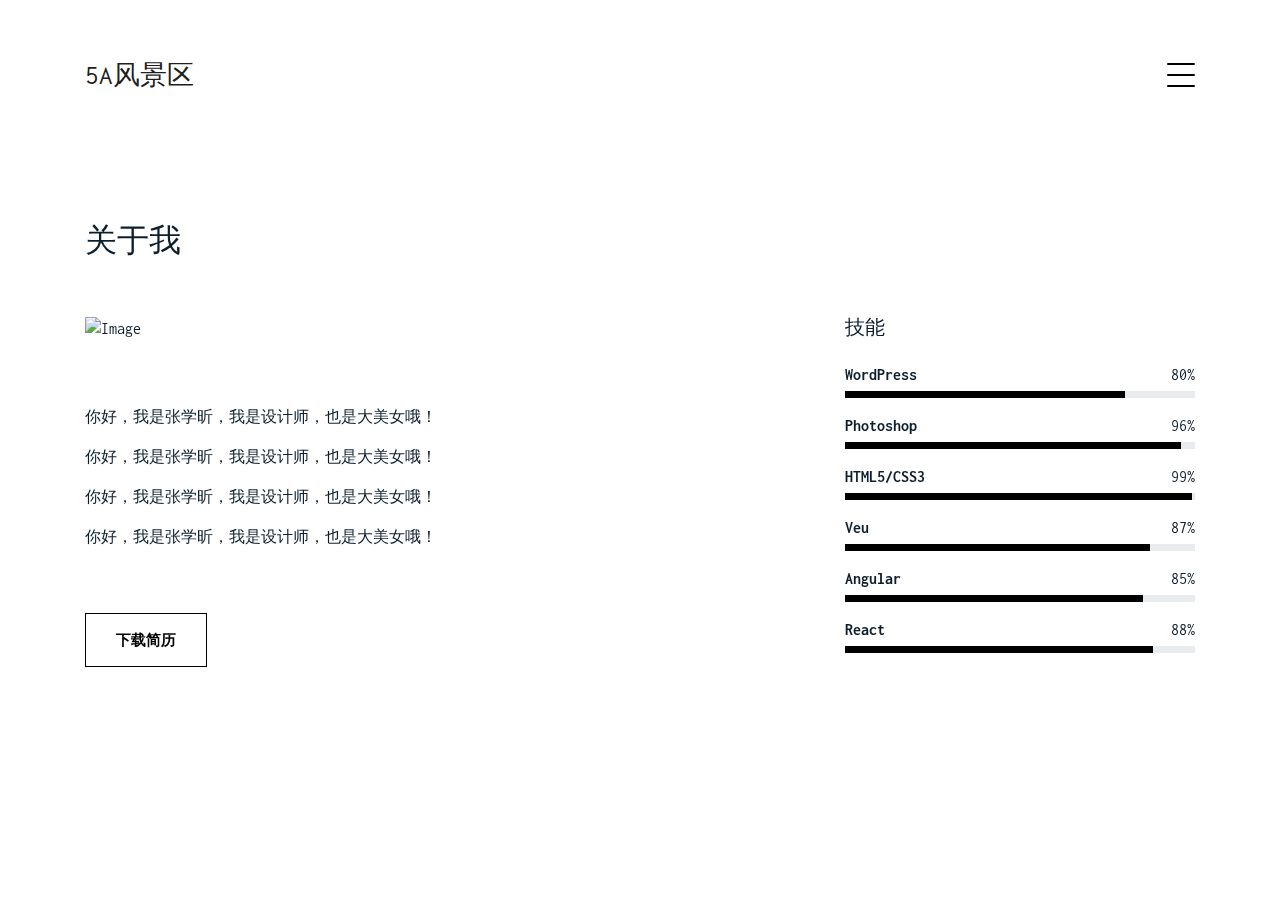
==== commit 3c6e21bc: "blog" ====
--- a/about.html
+++ b/about.html
@@ -3,7 +3,7 @@
 
 <head>
   <meta charset="utf-8">
-  <title>About - MyPortfolio</title>
+  <title>About - Xuexin</title>
   <meta content="width=device-width, initial-scale=1.0" name="viewport">
   <meta content="" name="keywords">
   <meta content="" name="description">
@@ -34,40 +34,38 @@
 <body>
 
 
-  <div class="collapse navbar-collapse custom-navmenu" id="main-navbar">
-    <div class="container py-2 py-md-5">
-      <div class="row align-items-start">
-        <div class="col-md-2">
-          <ul class="custom-menu">
-            <li><a href="index.html">Home</a></li>
-            <li class="active"><a href="about.html">About Me</a></li>
-            <li><a href="services.html">Services</a></li>
-            <li><a href="works.html">Works</a></li>
-            <li><a href="contact.html">Contact</a></li>
-          </ul>
-        </div>
-        <div class="col-md-6 d-none d-md-block  mr-auto">
-          <div class="tweet d-flex">
-            <span class="icofont-twitter text-white mt-2 mr-3"></span>
-            <div>
-              <p><em>Lorem ipsum dolor sit amet consectetur adipisicing elit. Quisquam necessitatibus incidunt ut
-                  officiis explicabo inventore. <br> <a href="#">t.co/v82jsk</a></em></p>
-            </div>
-          </div>
-        </div>
-        <div class="col-md-4 d-none d-md-block">
-          <h3>Hire Me</h3>
-          <p>Lorem ipsum dolor sit amet consectetur adipisicing elit. Quisquam necessitatibus incidunt ut officiis
-            explicabo inventore. <br> <a href="#">myemail@gmail.com</a></p>
-        </div>
-      </div>
-
+<div class="collapse navbar-collapse custom-navmenu" id="main-navbar">
+  <div class="container py-2 py-md-5">
+    <div class="row align-items-start">
+      <div class="col-md-2">
+        <ul class="custom-menu">
+          <li><a href="index.html">主页</a></li>
+          <li><a href="works.html">作品集</a></li>
+          <li class="active"><a href="about.html">个人信息</a></li>
+        </ul>
+      </div>
+      <div class="col-md-6 d-none d-md-block  mr-auto">
+        <!--<div class="tweet d-flex">-->
+        <!--<span class="icofont-twitter text-white mt-2 mr-3"></span>-->
+        <!--<div>-->
+        <!--<p><em>Lorem ipsum dolor sit amet consectetur adipisicing elit. Quisquam necessitatibus incidunt ut-->
+        <!--officiis explicabo inventore. <br> <a href="#">t.co/v82jsk</a></em></p>-->
+        <!--</div>-->
+        <!--</div>-->
+      </div>
+      <div class="col-md-4 d-none d-md-block">
+        <!--<h3>Hire Me</h3>-->
+        <!--<p>Lorem ipsum dolor sit amet consectetur adipisicing elit. Quisquam necessitatibus incidunt ut officiis-->
+        <!--explicabo inventore. <br> <a href="#">myemail@gmail.com</a></p>-->
+      </div>
     </div>
+
   </div>
+</div>
 
   <nav class="navbar navbar-light custom-navbar">
     <div class="container">
-      <a class="navbar-brand" href="index.html">MyPortfolio.</a>
+      <a class="navbar-brand" href="index.html">5A风景区</a>
 
       <a href="#" class="burger" data-toggle="collapse" data-target="#main-navbar">
         <span></span>
@@ -85,9 +83,9 @@
         <div class="row mb-5 align-items-end">
           <div class="col-md-6" data-aos="fade-up">
 
-            <h2>About Me</h2>
-            <p class="mb-0">Lorem ipsum dolor sit amet consectetur adipisicing elit. Quisquam necessitatibus incidunt ut
-              officiis explicabo inventore.</p>
+            <h2>关于我</h2>
+            <!--<p class="mb-0">Lorem ipsum dolor sit amet consectetur adipisicing elit. Quisquam necessitatibus incidunt ut-->
+              <!--officiis explicabo inventore.</p>-->
           </div>
 
         </div>
@@ -95,7 +93,7 @@
 
         <div class="row">
           <div class="col-md-4 ml-auto order-2" data-aos="fade-up">
-            <h3 class="h3 mb-4">Skills</h3>
+            <h3 class="h3 mb-4">技能</h3>
             <ul class="list-unstyled">
               <li class="mb-3">
                 <div class="d-flex mb-1">
@@ -161,16 +159,16 @@
           </div>
 
           <div class="col-md-7 mb-5 mb-md-0" data-aos="fade-up">
-            <p><img src="img/person_1_sq.jpg" alt="Image" class="img-fluid"></p>
-            <p>Lorem ipsum dolor sit amet, consectetur adipisicing elit. Dolor dignissimos delectus minima reprehenderit
-              molestias illo dolorem et, odio!</p>
-            <p>Fuga fugit distinctio delectus iure vitae consequatur excepturi, mollitia, consectetur molestias sapiente
-              rem consequuntur, illum adipisci, sed obcaecati!</p>
-            <p>Ex, dolorem qui voluptas reprehenderit provident, ad ipsum iure a consequatur voluptatem incidunt nobis.
-              Vitae reiciendis quae ex.</p>
-            <p>Optio consectetur culpa nemo, fugit pariatur veniam voluptate laudantium rerum fuga dolor in maiores ea
-              nisi voluptatibus. Minus?</p>
-            <p><a href="#" class="readmore">Download my CV</a></p>
+            <p><img src="img/person_1.JPG" alt="Image" class="img-fluid"></p>
+            <br>
+            <br>
+            <p>你好，我是张学昕，我是设计师，也是大美女哦！</p>
+            <p>你好，我是张学昕，我是设计师，也是大美女哦！</p>
+            <p>你好，我是张学昕，我是设计师，也是大美女哦！</p>
+            <p>你好，我是张学昕，我是设计师，也是大美女哦！</p>
+            <br>
+            <br>
+            <p><a href="./cv.pdf" class="readmore">下载简历</a></p>
           </div>
 
         </div>
@@ -178,25 +176,17 @@
       </div>
     </div>
 
+    <br>
+    <br>
+    <br>
+    <br>
+    <br>
+    <br>
+    <br>
+    <br>
+    <br>
+    <br>
   </main>
-  <footer class="footer mt-5 pt-5" role="contentinfo">
-    <div class="container">
-      <div class="row">
-        <div class="col-sm-6">
-          <p class="mb-1">&copy; Copyright MyPortfolio. All Rights Reserved</p>
-          <div class="credits">
-            More Templates <a href="http://www.cssmoban.com/" target="_blank" title="模板之家">模板之家</a> - Collect from <a href="http://www.cssmoban.com/" title="网页模板" target="_blank">网页模板</a>
-          </div>
-        </div>
-        <div class="col-sm-6 social text-md-right">
-          <a href="#"><span class="icofont-twitter"></span></a>
-          <a href="#"><span class="icofont-facebook"></span></a>
-          <a href="#"><span class="icofont-dribbble"></span></a>
-          <a href="#"><span class="icofont-behance"></span></a>
-        </div>
-      </div>
-    </div>
-  </footer>
 
   <!-- Vendor JS Files -->
   <script src="vendor/jquery/jquery.min.js"></script>
--- a/css/style.css
+++ b/css/style.css
@@ -1,5 +1,5 @@
-/*--------------------------------------------------------------
-# General
+/*--------------------------------------------------------------
+# General
 --------------------------------------------------------------*/
 
 body {
@@ -180,8 +180,8 @@
 .readmore {
   display: inline-block;
   border: 1px solid #000;
-  padding: 10px 15px;
-  font-size: 12px;
+  padding: 15px 30px;
+  font-size: 15px;
   text-transform: uppercase;
   color: #000;
   transition: .2s all ease;
@@ -348,8 +348,8 @@
   }
 }
 
-/*--------------------------------------------------------------
-# Header
+/*--------------------------------------------------------------
+# Header
 --------------------------------------------------------------*/
 
 /* Custom Navmenu */
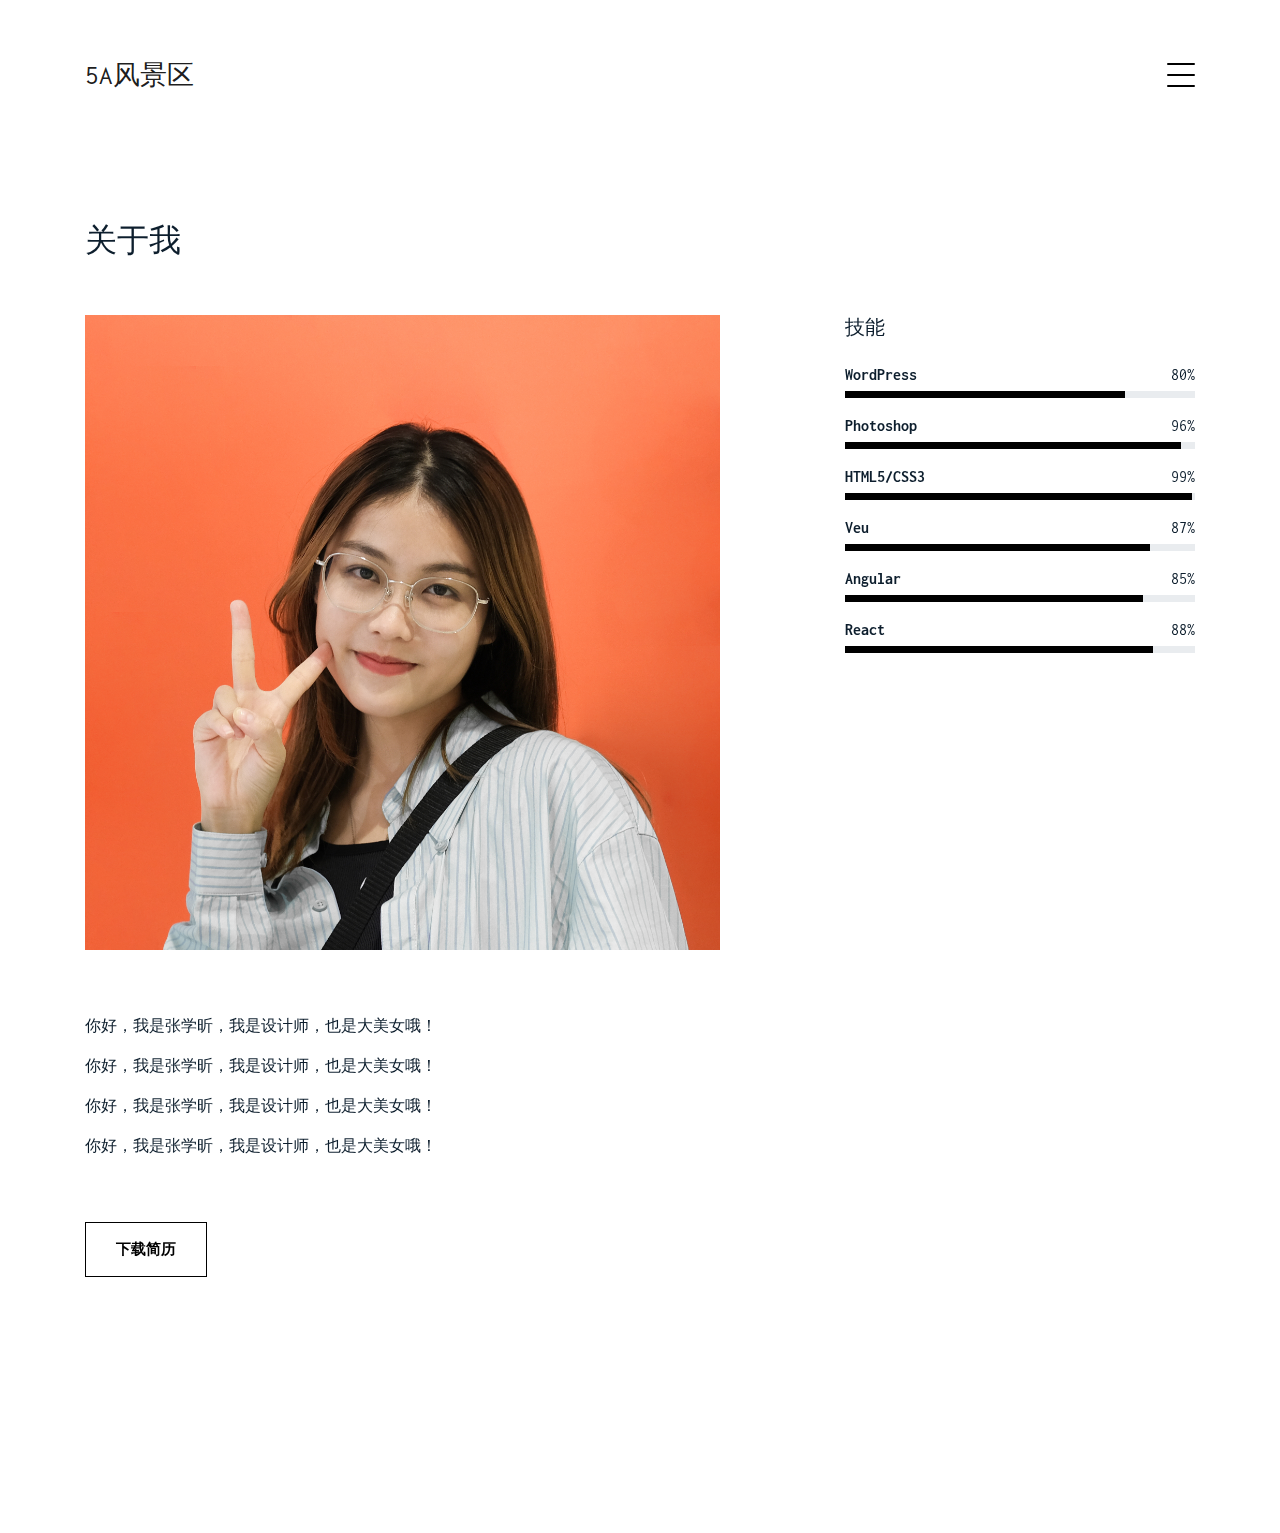
==== commit 29668cc8: "blog" ====
--- a/about.html
+++ b/about.html
@@ -159,7 +159,7 @@
           </div>
 
           <div class="col-md-7 mb-5 mb-md-0" data-aos="fade-up">
-            <p><img src="img/person_1.JPG" alt="Image" class="img-fluid"></p>
+            <p><img src="img/person_1.jpg" alt="Image" class="img-fluid"></p>
             <br>
             <br>
             <p>你好，我是张学昕，我是设计师，也是大美女哦！</p>
